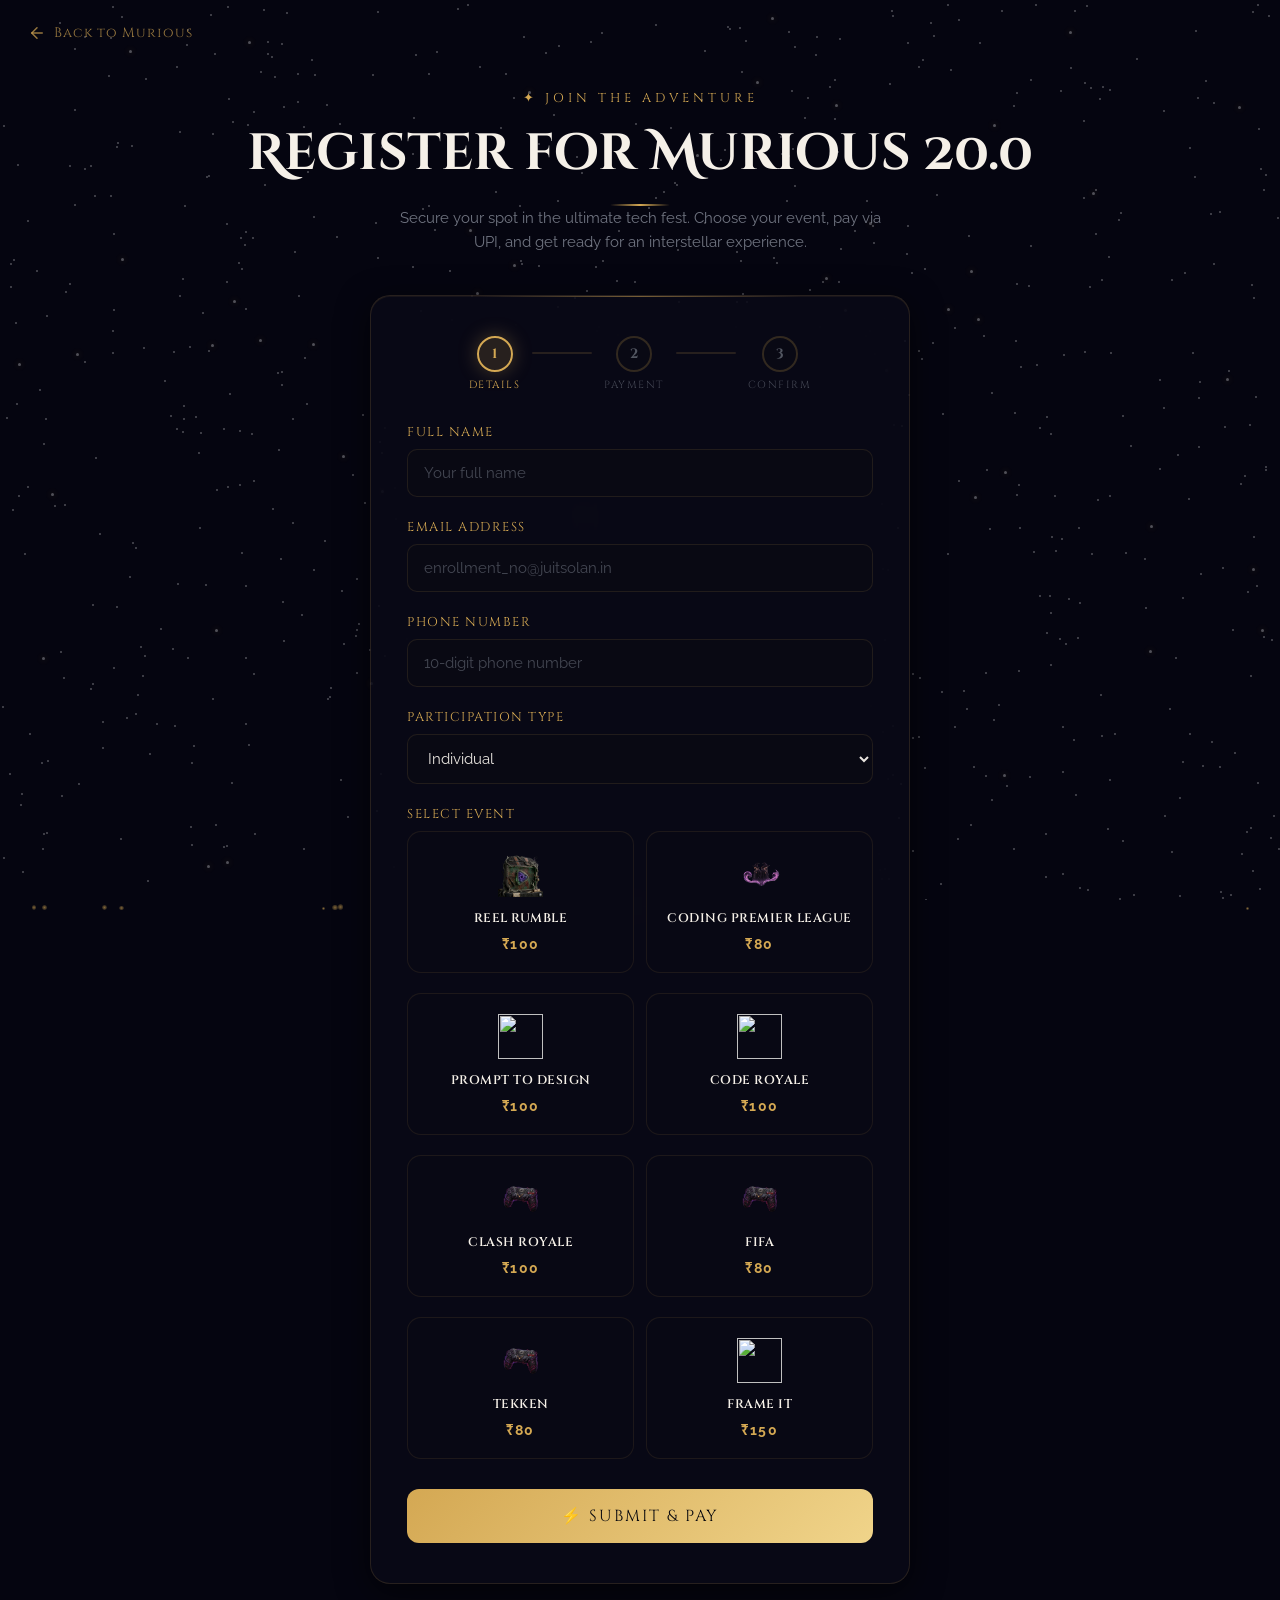
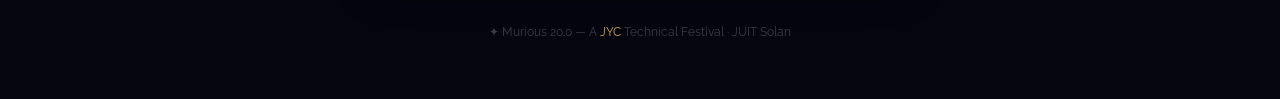
==== register.html @ 5ed0e2ba "..." ====
<!doctype html>
<html lang="en">

<head>
  <meta charset="UTF-8" />
  <meta name="viewport" content="width=device-width, initial-scale=1.0" />

  <title>Register — Murious 20.0 | JUIT Tech Fest</title>

  <meta name="description"
    content="Register for Murious 20.0 events — Coding Contest, Hackathon, Robotics Challenge & more. Secure your spot now!" />

  <link rel="preconnect" href="https://fonts.googleapis.com" />
  <link rel="preconnect" href="https://fonts.gstatic.com" crossorigin />

  <link
    href="https://fonts.googleapis.com/css2?family=Cinzel+Decorative:wght@400;700;900&family=Cinzel:wght@400;600;700&family=Raleway:wght@300;400;500;600;700&display=swap"
    rel="stylesheet" />

  <link rel="icon" type="image/svg+xml" href="assets/images/Murious Logo.svg" />

  <link rel="stylesheet" href="css/register.css" />
</head>

<body>
  <div class="starfield" id="starfield"></div>

  <div class="reg-page">
    <a href="index.html" class="back-link">
      <svg width="18" height="18" viewBox="0 0 24 24" fill="none" stroke="currentColor" stroke-width="2"
        stroke-linecap="round" stroke-linejoin="round">
        <path d="M19 12H5" />
        <path d="M12 19l-7-7 7-7" />
      </svg>
      Back to Murious
    </a>

    <header class="reg-header">
      <span class="section-tag">✦ Join the Adventure</span>

      <h1 class="page-title">Register for Murious 20.0</h1>

      <div class="title-ornament"></div>

      <p class="page-subtitle">
        Secure your spot in the ultimate tech fest. Choose your event, pay
        via UPI, and get ready for an interstellar experience.
      </p>
    </header>

    <!-- ═══ STEP 1: REGISTRATION FORM ═══ -->
    <div class="reg-card" id="regFormCard">
      <div class="reg-loading-overlay" id="regLoading">
        <div class="reg-spinner"></div>
        <span>Saving Registration...</span>
      </div>

      <!-- Step Indicators -->
      <div class="step-indicators">
        <div class="step-dot active" data-step="1">
          <span class="step-number">1</span>
          <span class="step-label">Details</span>
        </div>
        <div class="step-line"></div>
        <div class="step-dot" data-step="2">
          <span class="step-number">2</span>
          <span class="step-label">Payment</span>
        </div>
        <div class="step-line"></div>
        <div class="step-dot" data-step="3">
          <span class="step-number">3</span>
          <span class="step-label">Confirm</span>
        </div>
      </div>

      <form id="registerForm" novalidate>
        <div class="form-group">
          <label for="regName">Full Name</label>
          <input type="text" id="regName" placeholder="Your full name" required />
        </div>

        <div class="form-group">
          <label for="regEmail">Email Address</label>
          <input type="email" id="regEmail" placeholder="enrollment_no@juitsolan.in" required />
        </div>

        <div class="form-group">
          <label for="regPhone">Phone Number</label>
          <input type="tel" id="regPhone" placeholder="10-digit phone number" required />
        </div>


        <div class="form-group">
          <label for="participationType">Participation Type</label>
          <select id="participationType">
            <option value="single">Individual</option>
            <option value="team">Team / Squad</option>
          </select>
        </div>

        <div class="form-group" id="teamSizeGroup" style="display: none;">
          <label for="teamSize">Team Size</label>
          <select id="teamSize">
            <option value="">Select a team event below</option>
          </select>
        </div>

        <!-- TEAM MEMBERS -->

        <div id="teamSection" style="display: none">
          <div class="form-group">
            <label>Member 1 Name</label>
            <input type="text" id="member1Name" placeholder="Optional" />
          </div>

          <div class="form-group">
            <label>Member 1 Roll No</label>
            <input type="text" id="member1Roll" placeholder="Optional" />
          </div>

          <div class="form-group">
            <label>Member 1 Phone</label>
            <input type="tel" id="member1Phone" placeholder="Optional" pattern="[0-9]{10}" />
          </div>

          <div class="form-group">
            <label>Member 2 Name</label>
            <input type="text" id="member2Name" placeholder="Optional" />
          </div>

          <div class="form-group">
            <label>Member 2 Roll No</label>
            <input type="text" id="member2Roll" placeholder="Optional" />
          </div>

          <div class="form-group">
            <label>Member 2 Phone</label>
            <input type="tel" id="member2Phone" placeholder="Optional" pattern="[0-9]{10}" />
          </div>

          <div class="form-group">
            <label>Member 3 Name</label>
            <input type="text" id="member3Name" placeholder="Optional" />
          </div>

          <div class="form-group">
            <label>Member 3 Roll No</label>
            <input type="text" id="member3Roll" placeholder="Optional" />
          </div>

          <div class="form-group">
            <label>Member 3 Phone</label>
            <input type="tel" id="member3Phone" placeholder="Optional" pattern="[0-9]{10}" />
          </div>

          <div class="form-group">
            <label>Member 4 Name</label>
            <input type="text" id="member4Name" placeholder="Optional" />
          </div>

          <div class="form-group">
            <label>Member 4 Roll No</label>
            <input type="text" id="member4Roll" placeholder="Optional" />
          </div>

          <div class="form-group">
            <label>Member 4 Phone</label>
            <input type="tel" id="member4Phone" placeholder="Optional" pattern="[0-9]{10}" />
          </div>
        </div>

        <div class="form-group">
          <label>Select Event</label>

          <div class="event-grid" id="eventGrid">

            <!-- Individual Events -->
            <label class="event-card event-individual" data-event="REEL RUMBLE" data-fee="100">
              <input type="checkbox" name="events" value="REEL RUMBLE" data-fee="100" />
              <div class="event-card-inner">
                <span class="event-icon"><img src="images/reel.png" class="event-img" /></span>
                <span class="event-name">REEL RUMBLE</span>
                <span class="event-fee">₹100</span>
              </div>
              <div class="event-check">✓</div>
            </label>

            <label class="event-card event-individual" data-event="CODING PREMIER LEAGUE" data-fee="80">
              <input type="checkbox" name="events" value="CODING PREMIER LEAGUE" data-fee="80" />
              <div class="event-card-inner">
                <span class="event-icon"><img src="images/codeinblack.png" class="event-img" /></span>
                <span class="event-name">CODING PREMIER LEAGUE</span>
                <span class="event-fee">₹80</span>
              </div>
              <div class="event-check">✓</div>
            </label>

            <label class="event-card event-individual" data-event="PROMPT TO DESIGN" data-fee="100">
              <input type="checkbox" name="events" value="PROMPT TO DESIGN" data-fee="100" />
              <div class="event-card-inner">
                <span class="event-icon"><img src="images/cloud.png" class="event-img" /></span>
                <span class="event-name">PROMPT TO DESIGN</span>
                <span class="event-fee">₹100</span>
              </div>
              <div class="event-check">✓</div>
            </label>

            <label class="event-card event-individual" data-event="CODE ROYALE" data-fee="100">
              <input type="checkbox" name="events" value="CODE ROYALE" data-fee="100" />
              <div class="event-card-inner">
                <span class="event-icon"><img src="images/laptop.png" class="event-img" /></span>
                <span class="event-name">CODE ROYALE</span>
                <span class="event-fee">₹100</span>
              </div>
              <div class="event-check">✓</div>
            </label>

            <label class="event-card event-individual" data-event="CLASH ROYALE" data-fee="100">
              <input type="checkbox" name="events" value="CLASH ROYALE" data-fee="100" />
              <div class="event-card-inner">
                <span class="event-icon"><img src="images/console.png" class="event-img" /></span>
                <span class="event-name">CLASH ROYALE</span>
                <span class="event-fee">₹100</span>
              </div>
              <div class="event-check">✓</div>
            </label>

            <label class="event-card event-individual" data-event="FIFA" data-fee="80">
              <input type="checkbox" name="events" value="FIFA" data-fee="80" />
              <div class="event-card-inner">
                <span class="event-icon"><img src="images/console.png" class="event-img" /></span>
                <span class="event-name">FIFA</span>
                <span class="event-fee">₹80</span>
              </div>
              <div class="event-check">✓</div>
            </label>

            <label class="event-card event-individual" data-event="TEKKEN" data-fee="80">
              <input type="checkbox" name="events" value="TEKKEN" data-fee="80" />
              <div class="event-card-inner">
                <span class="event-icon"><img src="images/console.png" class="event-img" /></span>
                <span class="event-name">TEKKEN</span>
                <span class="event-fee">₹80</span>
              </div>
              <div class="event-check">✓</div>
            </label>

            <label class="event-card event-individual" data-event="FRAME IT" data-fee="150">
              <input type="checkbox" name="events" value="FRAME IT" data-fee="150" />
              <div class="event-card-inner">
                <span class="event-icon"><img src="images/camera.png" class="event-img" /></span>
                <span class="event-name">FRAME IT</span>
                <span class="event-fee">₹150</span>
              </div>
              <div class="event-check">✓</div>
            </label>

            <!-- Team Events -->
            <label class="event-card event-team" data-event="HACKATHON" data-fee="80" data-min="3" data-max="5"
              data-fee-type="per_head" style="grid-column: span 2; display: none;">
              <input type="checkbox" name="events" value="HACKATHON" data-fee="80" />
              <div class="event-card-inner">
                <span class="event-icon">
                  <img src="https://cdn-icons-png.flaticon.com/512/2721/2721266.png" class="event-img" />
                </span>
                <span class="event-name">HACKATHON</span>
                <span class="event-hint">(3 TO 5 PARTICIPANTS)</span>
                <span class="event-fee">₹80 / HEAD</span>
              </div>
              <div class="event-check">✓</div>
            </label>

            <label class="event-card event-team" data-event="THE TRIWIZARD CONTEST" data-fee="50" data-min="2"
              data-max="4" data-fee-type="per_head" style="display: none;">
              <input type="checkbox" name="events" value="THE TRIWIZARD CONTEST" data-fee="50" />
              <div class="event-card-inner">
                <span class="event-icon"><img src="images/TREASURE.png" class="event-img" /></span>
                <span class="event-name">THE TRIWIZARD CONTEST</span>
                <span class="event-hint">(2 TO 4 PARTICIPANTS)</span>
                <span class="event-fee">₹50 / HEAD</span>
              </div>
              <div class="event-check">✓</div>
            </label>

            <label class="event-card event-team" data-event="VALORANT" data-fee="250" data-min="5" data-max="5"
              data-fee-type="flat" style="display: none;">
              <input type="checkbox" name="events" value="VALORANT" data-fee="250" />
              <div class="event-card-inner">
                <span class="event-icon"><img src="images/console.png" class="event-img" /></span>
                <span class="event-name">VALORANT</span>
                <span class="event-hint">(TEAM OF 5 ONLY)</span>
                <span class="event-fee">₹250 / TEAM</span>
              </div>
              <div class="event-check">✓</div>
            </label>

            <label class="event-card event-team" data-event="BGMI" data-fee="50" data-min="3" data-max="4"
              data-fee-type="per_head" style="display: none;">
              <input type="checkbox" name="events" value="BGMI" data-fee="50" />
              <div class="event-card-inner">
                <span class="event-icon"><img src="images/console.png" class="event-img" /></span>
                <span class="event-name">BGMI</span>
                <span class="event-hint">(3 TO 4 PARTICIPANTS)</span>
                <span class="event-fee">₹50 / HEAD</span>
              </div>
              <div class="event-check">✓</div>
            </label>

            <label class="event-card event-team" data-event="TECH TRIVIA" data-fee="80" data-min="2" data-max="2"
              data-fee-type="flat" style="display: none;">
              <input type="checkbox" name="events" value="TECH TRIVIA" data-fee="80" />
              <div class="event-card-inner">
                <span class="event-icon"><img src="images/QUIZ.png" class="event-img" /></span>
                <span class="event-name">TECH TRIVIA</span>
                <span class="event-hint">(TEAM OF 2 ONLY)</span>
                <span class="event-fee">₹80 / TEAM</span>
              </div>
              <div class="event-check">✓</div>
            </label>

          </div>
        </div>

        <div class="fee-display" id="feeDisplay" style="display: none">
          <div class="fee-left">
            <span class="fee-label">Total Fee</span>
            <span class="fee-count" id="feeCount">0 events selected</span>
          </div>
          <span class="fee-amount" id="feeAmount">₹0</span>
        </div>

        <button type="submit" class="reg-submit" id="registerBtn">
          <span class="btn-text">⚡ Submit & Pay</span>
          <span class="btn-magic">✦ Proceed to Payment ✦</span>
        </button>
      </form>
    </div>

    <!-- ═══ STEP 2: QR PAYMENT SCREEN ═══ -->
    <div class="reg-card payment-card" id="paymentCard" style="display: none">
      <div class="reg-loading-overlay" id="paymentLoading">
        <div class="reg-spinner"></div>
        <span>Saving Registration...</span>
      </div>

      <div class="payment-header">
        <span class="payment-step-tag">Step 2 of 3</span>
        <h2 class="payment-title">Complete Payment via UPI</h2>
        <p class="payment-subtitle">Scan the QR code below to pay <strong id="paymentAmountDisplay">₹0</strong></p>
      </div>

      <div class="qr-container">
        <div class="qr-glow"></div>
        <img src="images/Screenshot 2026-03-10 214652.png" alt="UPI QR Code" class="qr-image" id="qrImage" />
      </div>

      <p class="upi-id-display">
        <span class="upi-label">UPI ID:</span>
        <span class="upi-value">vardaandwivedi8@oksbi</span>
        <button type="button" class="copy-upi-btn" id="copyUpiBtn" title="Copy UPI ID">
          <svg width="16" height="16" viewBox="0 0 24 24" fill="none" stroke="currentColor" stroke-width="2"
            stroke-linecap="round" stroke-linejoin="round">
            <rect x="9" y="9" width="13" height="13" rx="2" ry="2"></rect>
            <path d="M5 15H4a2 2 0 0 1-2-2V4a2 2 0 0 1 2-2h9a2 2 0 0 1 2 2v1"></path>
          </svg>
        </button>
      </p>

      <div class="payment-instructions">
        <div class="instruction-step">
          <span class="instruction-num">1</span>
          <span>Open any UPI app (GPay, PhonePe, Paytm, etc.)</span>
        </div>
        <div class="instruction-step">
          <span class="instruction-num">2</span>
          <span>Scan QR or use UPI ID to send payment</span>
        </div>
        <div class="instruction-step">
          <span class="instruction-num">3</span>
          <span>Enter your Transaction ID below after payment</span>
        </div>
      </div>

      <form id="transactionForm" novalidate>
        <div class="form-group">
          <label for="transactionId">Transaction / UTR ID</label>
          <input type="text" id="transactionId" placeholder="Enter your UPI transaction ID" required />
          <span class="field-hint">You can find this in your payment app under transaction details</span>
        </div>

        <button type="submit" class="reg-submit" id="confirmPaymentBtn">
          <span class="btn-text">✦ Confirm Payment</span>
          <span class="btn-magic">✦ Registration Complete! ✦</span>
        </button>
      </form>

      <button type="button" class="back-to-form-btn" id="backToFormBtn">
        ← Back to Registration Form
      </button>
    </div>

    <!-- ═══ STEP 3: SUCCESS SCREEN ═══ -->
    <div class="reg-card success-card" id="successCard" style="display: none">
      <div class="success-icon">✦</div>
      <h2 class="success-title">Registration Successful!</h2>
      <p class="success-message">Your registration has been recorded. We will verify your payment and send a
        confirmation to your email.</p>
      <div class="success-details" id="successDetails"></div>
      <button type="button" class="reg-submit" id="registerAnotherBtn">
        <span class="btn-text">⚡ Register for Another Event</span>
      </button>
    </div>

    <footer class="reg-footer">
      <p>
        ✦ Murious 20.0 — A
        <a href="https://jyc.co.in/" target="_blank">JYC</a>
        Technical Festival · JUIT Solan
      </p>
    </footer>
  </div>

  <script>
    // Removed restriction: allow multiple event selection
  </script>

  <script src="https://www.gstatic.com/firebasejs/10.12.0/firebase-app-compat.js"></script>
  <script src="https://www.gstatic.com/firebasejs/10.12.0/firebase-firestore-compat.js"></script>
  <script src="js/register.js"></script>
</body>

</html>
---- css/register.css ----
/* ═══════════════════════════════════════════════════════
   MURIOUS 20.0 — Registration Page Styles
   Standalone page with same cinematic theme
   ═══════════════════════════════════════════════════════ */

/* ── Stars background animation ── */
@keyframes twinkle {

    0%,
    100% {
        opacity: 0.3;
    }

    50% {
        opacity: 1;
    }
}

@keyframes floatUp {
    0% {
        transform: translateY(0) scale(1);
        opacity: 0.6;
    }

    100% {
        transform: translateY(-100vh) scale(0);
        opacity: 0;
    }
}

@keyframes feeSlideIn {
    0% {
        opacity: 0;
        transform: translateY(8px);
    }

    100% {
        opacity: 1;
        transform: translateY(0);
    }
}

@keyframes feeGlow {

    0%,
    100% {
        box-shadow: 0 0 15px rgba(212, 168, 83, 0.2);
    }

    50% {
        box-shadow: 0 0 30px rgba(212, 168, 83, 0.5), 0 0 60px rgba(212, 168, 83, 0.15);
    }
}

@keyframes spin {
    to {
        transform: rotate(360deg);
    }
}

@keyframes slideInRight {
    0% {
        transform: translateX(120%);
        opacity: 0;
    }

    100% {
        transform: translateX(0);
        opacity: 1;
    }
}

@keyframes slideOutRight {
    0% {
        transform: translateX(0);
        opacity: 1;
    }

    100% {
        transform: translateX(120%);
        opacity: 0;
    }
}

@keyframes heroGlow {

    0%,
    100% {
        text-shadow: 0 0 20px rgba(212, 168, 83, 0.3);
    }

    50% {
        text-shadow: 0 0 40px rgba(212, 168, 83, 0.6), 0 0 80px rgba(212, 168, 83, 0.2);
    }
}

@keyframes fadeInUp {
    0% {
        opacity: 0;
        transform: translateY(20px);
    }

    100% {
        opacity: 1;
        transform: translateY(0);
    }
}

@keyframes successPulse {

    0%,
    100% {
        transform: scale(1);
        box-shadow: 0 0 20px rgba(212, 168, 83, 0.3);
    }

    50% {
        transform: scale(1.05);
        box-shadow: 0 0 40px rgba(212, 168, 83, 0.6), 0 0 80px rgba(212, 168, 83, 0.2);
    }
}

@keyframes qrGlow {

    0%,
    100% {
        box-shadow: 0 0 20px rgba(212, 168, 83, 0.15),
            0 0 40px rgba(212, 168, 83, 0.05);
    }

    50% {
        box-shadow: 0 0 30px rgba(212, 168, 83, 0.3),
            0 0 60px rgba(212, 168, 83, 0.1),
            0 0 90px rgba(212, 168, 83, 0.05);
    }
}

/* ── Base ── */
* {
    margin: 0;
    padding: 0;
    box-sizing: border-box;
}

body {
    font-family: 'Raleway', sans-serif;
    background: #050510;
    color: #e8e4df;
    min-height: 100vh;
    overflow-x: hidden;
    position: relative;
}

/* ── Starfield Background ── */
.starfield {
    position: fixed;
    top: 0;
    left: 0;
    width: 100%;
    height: 100%;
    z-index: 0;
    pointer-events: none;
    overflow: hidden;
}

.star {
    position: absolute;
    width: 2px;
    height: 2px;
    background: #fff;
    border-radius: 50%;
    animation: twinkle var(--duration, 3s) ease-in-out infinite;
    animation-delay: var(--delay, 0s);
    opacity: 0.3;
}

.star.large {
    width: 3px;
    height: 3px;
    box-shadow: 0 0 6px 1px rgba(212, 168, 83, 0.4);
}

/* ── Floating particles ── */
.particle {
    position: fixed;
    width: 4px;
    height: 4px;
    background: radial-gradient(circle, rgba(212, 168, 83, 0.6), transparent);
    border-radius: 50%;
    animation: floatUp var(--speed, 12s) linear infinite;
    animation-delay: var(--delay, 0s);
    z-index: 0;
    pointer-events: none;
}

/* ── Page wrapper ── */
.reg-page {
    position: relative;
    z-index: 1;
    display: flex;
    flex-direction: column;
    align-items: center;
    min-height: 100vh;
    padding: 30px 20px 60px;
}

/* ── Back to Home link ── */
.back-link {
    position: absolute;
    top: 24px;
    left: 28px;
    display: flex;
    align-items: center;
    gap: 8px;
    font-family: 'Cinzel', serif;
    font-size: 0.85rem;
    color: rgba(212, 168, 83, 0.7);
    text-decoration: none;
    transition: all 0.3s;
    letter-spacing: 1px;
    z-index: 10;
}

.back-link:hover {
    color: #f0d48a;
    transform: translateX(-3px);
}

.back-link svg {
    transition: transform 0.3s;
}

.back-link:hover svg {
    transform: translateX(-4px);
}

/* ── Page Header ── */
.reg-header {
    text-align: center;
    margin-top: 60px;
    margin-bottom: 40px;
}

.reg-header .section-tag {
    font-family: 'Cinzel', serif;
    font-size: 0.8rem;
    letter-spacing: 4px;
    text-transform: uppercase;
    color: #d4a853;
    margin-bottom: 12px;
    display: block;
}

.reg-header .page-title {
    font-family: 'Cinzel Decorative', serif;
    font-size: clamp(2rem, 5vw, 3.2rem);
    color: #f5f0e8;
    font-weight: 700;
    margin-bottom: 8px;
    animation: heroGlow 4s ease-in-out infinite;
}

.reg-header .page-subtitle {
    font-size: 0.95rem;
    color: rgba(156, 163, 175, 0.7);
    max-width: 500px;
    margin: 0 auto;
    line-height: 1.6;
}

.title-ornament {
    width: 60px;
    height: 2px;
    background: linear-gradient(90deg, transparent, #d4a853, transparent);
    margin: 16px auto 0;
    border-radius: 2px;
}

/* ════════════════════════════════════════
   STEP INDICATORS
   ════════════════════════════════════════ */
.step-indicators {
    display: flex;
    align-items: center;
    justify-content: center;
    gap: 0;
    margin-bottom: 32px;
    padding: 0 20px;
}

.step-dot {
    display: flex;
    flex-direction: column;
    align-items: center;
    gap: 6px;
    position: relative;
}

.step-number {
    width: 36px;
    height: 36px;
    border-radius: 50%;
    background: rgba(10, 10, 20, 0.8);
    border: 2px solid rgba(212, 168, 83, 0.2);
    color: rgba(156, 163, 175, 0.5);
    font-family: 'Cinzel', serif;
    font-size: 0.85rem;
    font-weight: 700;
    display: flex;
    align-items: center;
    justify-content: center;
    transition: all 0.4s ease;
}

.step-label {
    font-family: 'Cinzel', serif;
    font-size: 0.65rem;
    letter-spacing: 1.5px;
    text-transform: uppercase;
    color: rgba(156, 163, 175, 0.4);
    transition: color 0.4s;
}

.step-dot.active .step-number {
    background: rgba(212, 168, 83, 0.15);
    border-color: #d4a853;
    color: #d4a853;
    box-shadow: 0 0 20px rgba(212, 168, 83, 0.3);
}

.step-dot.active .step-label {
    color: #d4a853;
}

.step-dot.completed .step-number {
    background: #d4a853;
    border-color: #d4a853;
    color: #0a0a0f;
}

.step-dot.completed .step-label {
    color: rgba(212, 168, 83, 0.7);
}

.step-line {
    width: 60px;
    height: 2px;
    background: rgba(212, 168, 83, 0.15);
    margin: 0 12px;
    margin-bottom: 22px;
    border-radius: 1px;
    position: relative;
}

/* ── Form Card ── */
.reg-card {
    width: 100%;
    max-width: 540px;
    background: rgba(12, 12, 25, 0.65);
    border: 1px solid rgba(212, 168, 83, 0.15);
    border-radius: 20px;
    padding: 40px 36px;
    backdrop-filter: blur(20px);
    -webkit-backdrop-filter: blur(20px);
    box-shadow:
        0 8px 32px rgba(0, 0, 0, 0.6),
        inset 0 1px 0 rgba(212, 168, 83, 0.08);
    position: relative;
    overflow: hidden;
    transition: border-color 0.4s, box-shadow 0.4s;
    animation: fadeInUp 0.6s ease forwards;
}

.reg-card:hover {
    border-color: rgba(212, 168, 83, 0.3);
    box-shadow:
        0 12px 48px rgba(0, 0, 0, 0.7),
        0 0 30px rgba(212, 168, 83, 0.06),
        inset 0 1px 0 rgba(212, 168, 83, 0.12);
}

/* Card glow accent line */
.reg-card::before {
    content: '';
    position: absolute;
    top: 0;
    left: 50%;
    transform: translateX(-50%);
    width: 60%;
    height: 1px;
    background: linear-gradient(90deg, transparent, rgba(212, 168, 83, 0.5), transparent);
}

/* ── Form Groups ── */
.form-group {
    margin-bottom: 22px;
}

.form-group label {
    display: block;
    font-family: 'Cinzel', serif;
    font-size: 0.8rem;
    letter-spacing: 1.5px;
    text-transform: uppercase;
    color: #d4a853;
    margin-bottom: 8px;
}

.form-group input,
.form-group select {
    width: 100%;
    padding: 14px 16px;
    background: rgba(10, 10, 20, 0.7);
    border: 1px solid rgba(212, 168, 83, 0.12);
    border-radius: 10px;
    color: #e8e4df;
    font-family: 'Raleway', sans-serif;
    font-size: 0.95rem;
    transition: all 0.3s;
    outline: none;
}

.form-group input::placeholder {
    color: rgba(156, 163, 175, 0.4);
}

.form-group input:focus,
.form-group select:focus {
    border-color: rgba(212, 168, 83, 0.5);
    box-shadow: 0 0 16px rgba(212, 168, 83, 0.1);
    background: rgba(10, 10, 20, 0.9);
}

.form-group input.invalid {
    border-color: rgba(239, 68, 68, 0.6);
    box-shadow: 0 0 12px rgba(239, 68, 68, 0.1);
}

.field-hint {
    display: block;
    font-size: 0.72rem;
    color: rgba(156, 163, 175, 0.45);
    margin-top: 6px;
    letter-spacing: 0.3px;
    line-height: 1.4;
}

/* ── Label hint ── */
.label-hint {
    font-family: 'Raleway', sans-serif;
    font-size: 0.7rem;
    font-weight: 400;
    letter-spacing: 0.5px;
    text-transform: none;
    color: rgba(156, 163, 175, 0.5);
}

/* ══════════════════════════════════════════
   EVENT CHECKBOX CARDS GRID
   ══════════════════════════════════════════ */
.event-grid {
    display: grid;
    grid-template-columns: 1fr 1fr;
    gap: 12px;
}

.event-card {
    position: relative;
    cursor: pointer;
    display: block;
    text-transform: none;
    letter-spacing: 0;
    margin: 0;
}

.event-card input[type="checkbox"] {
    position: absolute;
    opacity: 0;
    width: 0;
    height: 0;
    pointer-events: none;
}

.event-card-inner {
    display: flex;
    flex-direction: column;
    align-items: center;
    gap: 8px;
    padding: 20px 12px;
    background: rgba(10, 10, 20, 0.6);
    border: 1px solid rgba(212, 168, 83, 0.1);
    border-radius: 14px;
    transition: all 0.3s cubic-bezier(0.25, 0.46, 0.45, 0.94);
    text-align: center;
}

.event-card:hover .event-card-inner {
    border-color: rgba(212, 168, 83, 0.3);
    background: rgba(10, 10, 20, 0.8);
    transform: translateY(-2px);
}

.event-card input:checked~.event-card-inner {
    border-color: rgba(212, 168, 83, 0.6);
    background: rgba(212, 168, 83, 0.08);
    box-shadow: 0 0 20px rgba(212, 168, 83, 0.12), inset 0 0 20px rgba(212, 168, 83, 0.04);
}

.event-icon img {
    width: 45px;
    height: 45px;
    object-fit: contain;
}


.event-name {
    font-family: 'Cinzel', serif;
    font-size: 0.78rem;
    font-weight: 600;
    color: #f5f0e8;
    letter-spacing: 0.5px;
}

.event-fee {
    font-family: 'Raleway', sans-serif;
    font-size: 0.9rem;
    font-weight: 700;
    color: #d4a853;
}

/* Checkmark badge */
.event-check {
    position: absolute;
    top: 8px;
    right: 8px;
    width: 22px;
    height: 22px;
    border-radius: 50%;
    background: #d4a853;
    color: #0a0a0f;
    font-size: 0.75rem;
    font-weight: 700;
    display: flex;
    align-items: center;
    justify-content: center;
    opacity: 0;
    transform: scale(0.5);
    transition: all 0.25s cubic-bezier(0.34, 1.56, 0.64, 1);
}

.event-card input:checked~.event-check {
    opacity: 1;
    transform: scale(1);
}

.event-hint {
    font-size: 0.65rem;
    color: rgba(156, 163, 175, 0.6);
    letter-spacing: 0.5px;
    margin-top: -4px;
    margin-bottom: 2px;
}

.team-size-container {
    margin-top: 8px;
    padding: 10px 12px;
    background: rgba(10, 10, 20, 0.4);
    border: 1px solid rgba(212, 168, 83, 0.2);
    border-radius: 10px;
    animation: fadeIn 0.3s ease;
}

@keyframes fadeIn {
    from { opacity: 0; transform: translateY(-4px); }
    to { opacity: 1; transform: translateY(0); }
}

.team-size-container label {
    display: block;
    font-family: 'Cinzel', serif;
    font-size: 0.7rem;
    color: rgba(212, 168, 83, 0.8);
    margin-bottom: 6px;
    letter-spacing: 1px;
}

.team-size-select {
    width: 100%;
    padding: 6px 10px;
    background: rgba(10, 10, 20, 0.8);
    border: 1px solid rgba(212, 168, 83, 0.3);
    border-radius: 6px;
    color: #e8e4df;
    font-family: 'Raleway', sans-serif;
    font-size: 0.85rem;
    outline: none;
    transition: all 0.3s;
}

.team-size-select:focus {
    border-color: #d4a853;
    box-shadow: 0 0 10px rgba(212, 168, 83, 0.2);
}

/* Error state for event grid */
.event-grid.invalid .event-card-inner {
    border-color: rgba(239, 68, 68, 0.4);
}

/* ── Fee Display (Total) ── */
.fee-display {
    display: flex;
    align-items: center;
    justify-content: space-between;
    padding: 16px 20px;
    background: rgba(212, 168, 83, 0.06);
    border: 1px solid rgba(212, 168, 83, 0.2);
    border-radius: 12px;
    margin-bottom: 24px;
    animation: feeGlow 3s ease-in-out infinite;
}

.fee-left {
    display: flex;
    flex-direction: column;
    gap: 2px;
}

.fee-label {
    font-family: 'Cinzel', serif;
    font-size: 0.85rem;
    letter-spacing: 1px;
    color: rgba(212, 168, 83, 0.8);
}

.fee-count {
    font-family: 'Raleway', sans-serif;
    font-size: 0.72rem;
    color: rgba(156, 163, 175, 0.5);
    letter-spacing: 0.5px;
}

.fee-amount {
    font-family: 'Cinzel Decorative', serif;
    font-size: 1.6rem;
    font-weight: 700;
    color: #f0d48a;
    text-shadow: 0 0 20px rgba(212, 168, 83, 0.3);
    transition: all 0.3s;
}

/* ── Submit Button ── */
.reg-submit {
    width: 100%;
    padding: 16px 32px;
    font-family: 'Cinzel', serif;
    font-size: 1rem;
    letter-spacing: 2px;
    text-transform: uppercase;
    color: #0a0a0f;
    background: linear-gradient(135deg, #d4a853, #f0d48a, #d4a853);
    background-size: 200% 200%;
    border: none;
    border-radius: 12px;
    cursor: pointer;
    position: relative;
    overflow: hidden;
    transition: all 0.4s;
}

.reg-submit:hover {
    background-position: 100% 50%;
    box-shadow: 0 4px 24px rgba(212, 168, 83, 0.4);
    transform: translateY(-2px);
}

.reg-submit:active {
    transform: translateY(0);
}

.reg-submit .btn-text {
    position: relative;
    z-index: 1;
    transition: opacity 0.3s;
}

.reg-submit .btn-magic {
    position: absolute;
    top: 50%;
    left: 50%;
    transform: translate(-50%, -50%);
    opacity: 0;
    transition: opacity 0.3s;
    white-space: nowrap;
}

.reg-submit.submitted .btn-text {
    opacity: 0;
}

.reg-submit.submitted .btn-magic {
    opacity: 1;
}

/* ── Loading Overlay ── */
.reg-loading-overlay {
    position: absolute;
    top: 0;
    left: 0;
    right: 0;
    bottom: 0;
    background: rgba(5, 5, 16, 0.85);
    backdrop-filter: blur(5px);
    display: flex;
    flex-direction: column;
    align-items: center;
    justify-content: center;
    gap: 16px;
    border-radius: 20px;
    z-index: 50;
    opacity: 0;
    pointer-events: none;
    transition: opacity 0.3s;
}

.reg-loading-overlay.active {
    opacity: 1;
    pointer-events: all;
}

.reg-spinner {
    width: 40px;
    height: 40px;
    border: 3px solid rgba(212, 168, 83, 0.15);
    border-top-color: #d4a853;
    border-radius: 50%;
    animation: spin 0.8s linear infinite;
}

.reg-loading-overlay span {
    font-family: 'Cinzel', serif;
    font-size: 0.85rem;
    color: #d4a853;
    letter-spacing: 2px;
}

/* ══════════════════════════════════════════
   TOAST MESSAGES
   ══════════════════════════════════════════ */
.reg-message {
    position: fixed;
    top: 28px;
    right: 28px;
    display: flex;
    align-items: center;
    gap: 14px;
    padding: 18px 24px;
    border-radius: 14px;
    backdrop-filter: blur(20px);
    z-index: 100;
    transform: translateX(120%);
    transition: transform 0.4s cubic-bezier(0.34, 1.56, 0.64, 1);
    max-width: 400px;
}

.reg-message.active {
    transform: translateX(0);
}

.reg-message--success {
    background: rgba(16, 185, 129, 0.15);
    border: 1px solid rgba(16, 185, 129, 0.3);
}

.reg-message--error {
    background: rgba(239, 68, 68, 0.15);
    border: 1px solid rgba(239, 68, 68, 0.3);
}

.reg-msg-icon {
    font-size: 1.5rem;
    flex-shrink: 0;
}

.reg-message--success .reg-msg-icon {
    color: #10b981;
}

.reg-message--error .reg-msg-icon {
    color: #ef4444;
}

.reg-message strong {
    display: block;
    font-size: 0.95rem;
    margin-bottom: 3px;
    color: #f5f0e8;
}

.reg-message p {
    font-size: 0.82rem;
    color: rgba(156, 163, 175, 0.8);
    line-height: 1.4;
    margin: 0;
}

/* ══════════════════════════════════════════
   QR PAYMENT CARD (Step 2)
   ══════════════════════════════════════════ */
.payment-card {
    max-width: 540px;
}

.payment-header {
    text-align: center;
    margin-bottom: 28px;
}

.payment-step-tag {
    font-family: 'Cinzel', serif;
    font-size: 0.7rem;
    letter-spacing: 3px;
    text-transform: uppercase;
    color: rgba(212, 168, 83, 0.6);
    display: block;
    margin-bottom: 10px;
}

.payment-title {
    font-family: 'Cinzel Decorative', serif;
    font-size: clamp(1.4rem, 4vw, 1.8rem);
    color: #f5f0e8;
    font-weight: 700;
    margin-bottom: 8px;
}

.payment-subtitle {
    font-size: 0.9rem;
    color: rgba(156, 163, 175, 0.7);
    line-height: 1.5;
}

.payment-subtitle strong {
    color: #f0d48a;
    font-family: 'Cinzel Decorative', serif;
    font-size: 1.1rem;
}

/* ── QR Code Container ── */
.qr-container {
    position: relative;
    display: flex;
    justify-content: center;
    align-items: center;
    margin: 0 auto 20px;
    padding: 16px;
    max-width: 280px;
    border-radius: 20px;
    background: rgba(255, 255, 255, 0.03);
    border: 1px solid rgba(212, 168, 83, 0.15);
    animation: qrGlow 4s ease-in-out infinite;
}

.qr-glow {
    position: absolute;
    top: 50%;
    left: 50%;
    transform: translate(-50%, -50%);
    width: 200px;
    height: 200px;
    background: radial-gradient(circle, rgba(212, 168, 83, 0.08), transparent 70%);
    border-radius: 50%;
    pointer-events: none;
}

.qr-image {
    width: 100%;
    max-width: 240px;
    border-radius: 12px;
    position: relative;
    z-index: 1;
}

/* ── UPI ID Display ── */
.upi-id-display {
    display: flex;
    align-items: center;
    justify-content: center;
    gap: 10px;
    padding: 12px 20px;
    background: rgba(212, 168, 83, 0.06);
    border: 1px solid rgba(212, 168, 83, 0.15);
    border-radius: 10px;
    margin-bottom: 24px;
    flex-wrap: wrap;
}

.upi-label {
    font-family: 'Cinzel', serif;
    font-size: 0.75rem;
    letter-spacing: 1px;
    color: rgba(212, 168, 83, 0.6);
    text-transform: uppercase;
}

.upi-value {
    font-family: 'Raleway', sans-serif;
    font-size: 0.95rem;
    font-weight: 600;
    color: #f0d48a;
    letter-spacing: 0.5px;
}

.copy-upi-btn {
    background: rgba(212, 168, 83, 0.12);
    border: 1px solid rgba(212, 168, 83, 0.2);
    border-radius: 6px;
    padding: 6px 8px;
    cursor: pointer;
    color: #d4a853;
    transition: all 0.3s;
    display: flex;
    align-items: center;
    justify-content: center;
}

.copy-upi-btn:hover {
    background: rgba(212, 168, 83, 0.2);
    border-color: rgba(212, 168, 83, 0.4);
    transform: translateY(-1px);
}

/* ── Payment Instructions ── */
.payment-instructions {
    display: flex;
    flex-direction: column;
    gap: 12px;
    margin-bottom: 28px;
}

.instruction-step {
    display: flex;
    align-items: center;
    gap: 12px;
    padding: 12px 16px;
    background: rgba(10, 10, 20, 0.5);
    border: 1px solid rgba(212, 168, 83, 0.06);
    border-radius: 10px;
    transition: all 0.3s;
}

.instruction-step:hover {
    background: rgba(10, 10, 20, 0.7);
    border-color: rgba(212, 168, 83, 0.15);
}

.instruction-num {
    width: 28px;
    height: 28px;
    min-width: 28px;
    border-radius: 50%;
    background: rgba(212, 168, 83, 0.12);
    border: 1px solid rgba(212, 168, 83, 0.25);
    color: #d4a853;
    font-family: 'Cinzel', serif;
    font-size: 0.75rem;
    font-weight: 700;
    display: flex;
    align-items: center;
    justify-content: center;
}

.instruction-step span:last-child {
    font-size: 0.85rem;
    color: rgba(156, 163, 175, 0.75);
    line-height: 1.4;
}

/* ── Back to Form Button ── */
.back-to-form-btn {
    width: 100%;
    margin-top: 16px;
    padding: 12px 24px;
    font-family: 'Cinzel', serif;
    font-size: 0.8rem;
    letter-spacing: 1.5px;
    color: rgba(212, 168, 83, 0.6);
    background: transparent;
    border: 1px solid rgba(212, 168, 83, 0.15);
    border-radius: 10px;
    cursor: pointer;
    transition: all 0.3s;
}

.back-to-form-btn:hover {
    color: #d4a853;
    border-color: rgba(212, 168, 83, 0.4);
    background: rgba(212, 168, 83, 0.05);
}

/* ══════════════════════════════════════════
   SUCCESS CARD (Step 3)
   ══════════════════════════════════════════ */
.success-card {
    text-align: center;
    max-width: 540px;
}

.success-icon {
    width: 80px;
    height: 80px;
    margin: 0 auto 24px;
    border-radius: 50%;
    background: linear-gradient(135deg, rgba(212, 168, 83, 0.15), rgba(212, 168, 83, 0.05));
    border: 2px solid rgba(212, 168, 83, 0.4);
    display: flex;
    align-items: center;
    justify-content: center;
    font-size: 2rem;
    color: #d4a853;
    animation: successPulse 3s ease-in-out infinite;
}

.success-title {
    font-family: 'Cinzel Decorative', serif;
    font-size: clamp(1.5rem, 4vw, 2rem);
    color: #f5f0e8;
    font-weight: 700;
    margin-bottom: 12px;
}

.success-message {
    font-size: 0.9rem;
    color: rgba(156, 163, 175, 0.7);
    line-height: 1.6;
    margin-bottom: 28px;
    max-width: 400px;
    margin-left: auto;
    margin-right: auto;
}

.success-details {
    margin-bottom: 28px;
    text-align: left;
}

.detail-row {
    display: flex;
    justify-content: space-between;
    align-items: center;
    padding: 12px 16px;
    border-bottom: 1px solid rgba(212, 168, 83, 0.08);
}

.detail-row:last-child {
    border-bottom: none;
}

.detail-label {
    font-family: 'Cinzel', serif;
    font-size: 0.75rem;
    letter-spacing: 1px;
    text-transform: uppercase;
    color: rgba(212, 168, 83, 0.6);
}

.detail-value {
    font-family: 'Raleway', sans-serif;
    font-size: 0.9rem;
    color: #f5f0e8;
    font-weight: 500;
    text-align: right;
    max-width: 60%;
    word-break: break-word;
}

/* ── Footer ── */
.reg-footer {
    margin-top: auto;
    padding-top: 40px;
    text-align: center;
    font-size: 0.78rem;
    color: rgba(156, 163, 175, 0.35);
}

.reg-footer a {
    color: #d4a853;
    text-decoration: none;
    transition: color 0.3s;
}

.reg-footer a:hover {
    color: #f0d48a;
}

/* ── Responsive ── */
@media (max-width: 600px) {
    .reg-page {
        padding: 20px 14px 40px;
    }

    .reg-header {
        margin-top: 50px;
    }

    .back-link {
        top: 16px;
        left: 16px;
        font-size: 0.78rem;
    }

    .reg-card {
        padding: 28px 20px;
        border-radius: 16px;
    }

    .fee-display {
        flex-direction: column;
        gap: 6px;
        text-align: center;
    }

    .event-grid {
        grid-template-columns: 1fr;
    }

    .reg-message {
        top: auto;
        bottom: 20px;
        right: 12px;
        left: 12px;
        max-width: none;
    }

    .step-indicators {
        gap: 0;
    }

    .step-line {
        width: 30px;
        margin: 0 6px;
    }

    .step-label {
        font-size: 0.55rem;
    }

    .step-number {
        width: 30px;
        height: 30px;
        font-size: 0.75rem;
    }

    .qr-container {
        max-width: 220px;
    }

    .upi-id-display {
        gap: 6px;
        padding: 10px 14px;
    }

    .detail-row {
        flex-direction: column;
        gap: 4px;
        align-items: flex-start;
    }

    .detail-value {
        text-align: left;
        max-width: 100%;
    }
}

.invalid {
    border: 2px solid red;
}
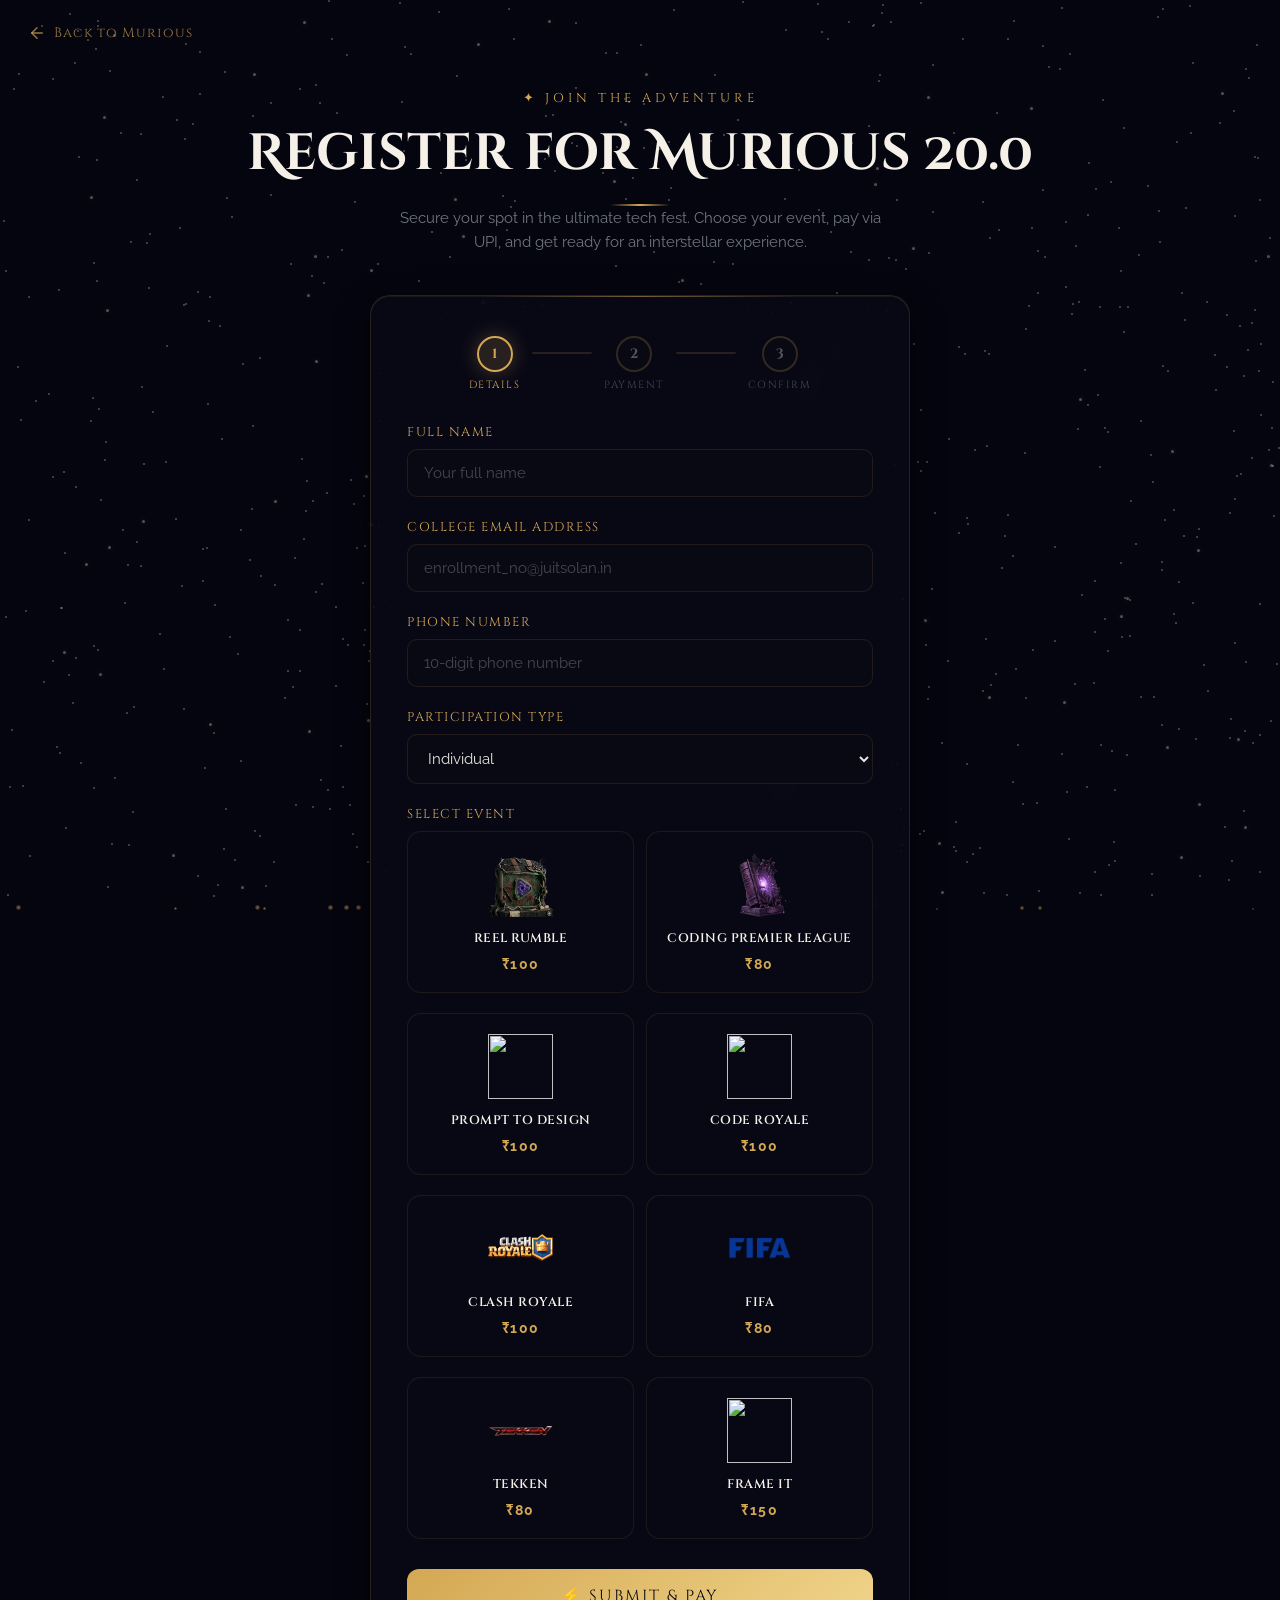
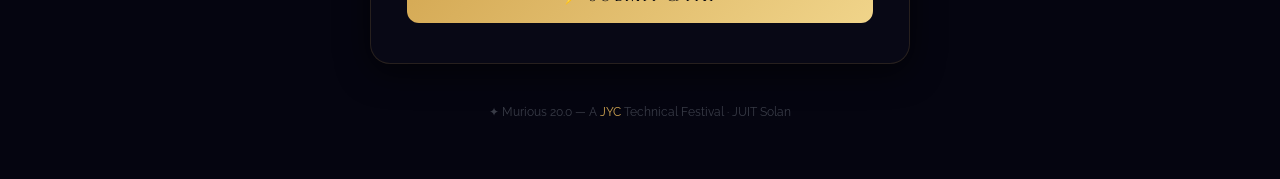
==== commit a6f9f83e: "added images for esports events" ====
--- a/register.html
+++ b/register.html
@@ -80,7 +80,7 @@
         </div>
 
         <div class="form-group">
-          <label for="regEmail">Email Address</label>
+          <label for="regEmail">College Email Address</label>
           <input type="email" id="regEmail" placeholder="enrollment_no@juitsolan.in" required />
         </div>
 
@@ -188,7 +188,7 @@
             <label class="event-card event-individual" data-event="CODING PREMIER LEAGUE" data-fee="80">
               <input type="checkbox" name="events" value="CODING PREMIER LEAGUE" data-fee="80" />
               <div class="event-card-inner">
-                <span class="event-icon"><img src="images/codeinblack.png" class="event-img" /></span>
+                <span class="event-icon"><img src="images/cplcodef.webp" class="event-img" /></span>
                 <span class="event-name">CODING PREMIER LEAGUE</span>
                 <span class="event-fee">₹80</span>
               </div>
@@ -218,7 +218,7 @@
             <label class="event-card event-individual" data-event="CLASH ROYALE" data-fee="100">
               <input type="checkbox" name="events" value="CLASH ROYALE" data-fee="100" />
               <div class="event-card-inner">
-                <span class="event-icon"><img src="images/console.png" class="event-img" /></span>
+                <span class="event-icon"><img src="assets/images/clashroyal.webp" class="event-img" /></span>
                 <span class="event-name">CLASH ROYALE</span>
                 <span class="event-fee">₹100</span>
               </div>
@@ -228,7 +228,7 @@
             <label class="event-card event-individual" data-event="FIFA" data-fee="80">
               <input type="checkbox" name="events" value="FIFA" data-fee="80" />
               <div class="event-card-inner">
-                <span class="event-icon"><img src="images/console.png" class="event-img" /></span>
+                <span class="event-icon"><img src="assets/images/fifa.webp" class="event-img" /></span>
                 <span class="event-name">FIFA</span>
                 <span class="event-fee">₹80</span>
               </div>
@@ -238,7 +238,7 @@
             <label class="event-card event-individual" data-event="TEKKEN" data-fee="80">
               <input type="checkbox" name="events" value="TEKKEN" data-fee="80" />
               <div class="event-card-inner">
-                <span class="event-icon"><img src="images/console.png" class="event-img" /></span>
+                <span class="event-icon"><img src="assets/images/tekken.webp" class="event-img" /></span>
                 <span class="event-name">TEKKEN</span>
                 <span class="event-fee">₹80</span>
               </div>
@@ -256,16 +256,16 @@
             </label>
 
             <!-- Team Events -->
-            <label class="event-card event-team" data-event="HACKATHON" data-fee="80" data-min="3" data-max="5"
+            <label class="event-card event-team" data-event="HACKATHON" data-fee="100" data-min="3" data-max="5"
               data-fee-type="per_head" style="grid-column: span 2; display: none;">
-              <input type="checkbox" name="events" value="HACKATHON" data-fee="80" />
+              <input type="checkbox" name="events" value="HACKATHON" data-fee="100" />
               <div class="event-card-inner">
                 <span class="event-icon">
-                  <img src="https://cdn-icons-png.flaticon.com/512/2721/2721266.png" class="event-img" />
+                  <img src="images/hack.webp" class="event-img" />
                 </span>
                 <span class="event-name">HACKATHON</span>
                 <span class="event-hint">(3 TO 5 PARTICIPANTS)</span>
-                <span class="event-fee">₹80 / HEAD</span>
+                <span class="event-fee">₹100 / HEAD</span>
               </div>
               <div class="event-check">✓</div>
             </label>
@@ -275,7 +275,7 @@
               <input type="checkbox" name="events" value="THE TRIWIZARD CONTEST" data-fee="50" />
               <div class="event-card-inner">
                 <span class="event-icon"><img src="images/TREASURE.png" class="event-img" /></span>
-                <span class="event-name">THE TRIWIZARD CONTEST</span>
+                <span class="event-name">THE TRIWIZARD QUEST</span>
                 <span class="event-hint">(2 TO 4 PARTICIPANTS)</span>
                 <span class="event-fee">₹50 / HEAD</span>
               </div>
@@ -286,7 +286,7 @@
               data-fee-type="flat" style="display: none;">
               <input type="checkbox" name="events" value="VALORANT" data-fee="250" />
               <div class="event-card-inner">
-                <span class="event-icon"><img src="images/console.png" class="event-img" /></span>
+                <span class="event-icon"><img src="assets/images/valorant.webp" class="event-img" /></span>
                 <span class="event-name">VALORANT</span>
                 <span class="event-hint">(TEAM OF 5 ONLY)</span>
                 <span class="event-fee">₹250 / TEAM</span>
@@ -298,7 +298,7 @@
               data-fee-type="per_head" style="display: none;">
               <input type="checkbox" name="events" value="BGMI" data-fee="50" />
               <div class="event-card-inner">
-                <span class="event-icon"><img src="images/console.png" class="event-img" /></span>
+                <span class="event-icon"><img src="assets/images/bgmi.webp" class="event-img" /></span>
                 <span class="event-name">BGMI</span>
                 <span class="event-hint">(3 TO 4 PARTICIPANTS)</span>
                 <span class="event-fee">₹50 / HEAD</span>
@@ -306,14 +306,14 @@
               <div class="event-check">✓</div>
             </label>
 
-            <label class="event-card event-team" data-event="TECH TRIVIA" data-fee="80" data-min="2" data-max="2"
+            <label class="event-card event-team" data-event="TECH TRIVIA" data-fee="100" data-min="2" data-max="2"
               data-fee-type="flat" style="display: none;">
-              <input type="checkbox" name="events" value="TECH TRIVIA" data-fee="80" />
+              <input type="checkbox" name="events" value="TECH TRIVIA" data-fee="100" />
               <div class="event-card-inner">
                 <span class="event-icon"><img src="images/QUIZ.png" class="event-img" /></span>
                 <span class="event-name">TECH TRIVIA</span>
                 <span class="event-hint">(TEAM OF 2 ONLY)</span>
-                <span class="event-fee">₹80 / TEAM</span>
+                <span class="event-fee">₹100 / TEAM</span>
               </div>
               <div class="event-check">✓</div>
             </label>
--- a/css/register.css
+++ b/css/register.css
@@ -507,8 +507,8 @@
 }
 
 .event-icon img {
-    width: 45px;
-    height: 45px;
+    width: 65px;
+    height: 65px;
     object-fit: contain;
 }
 
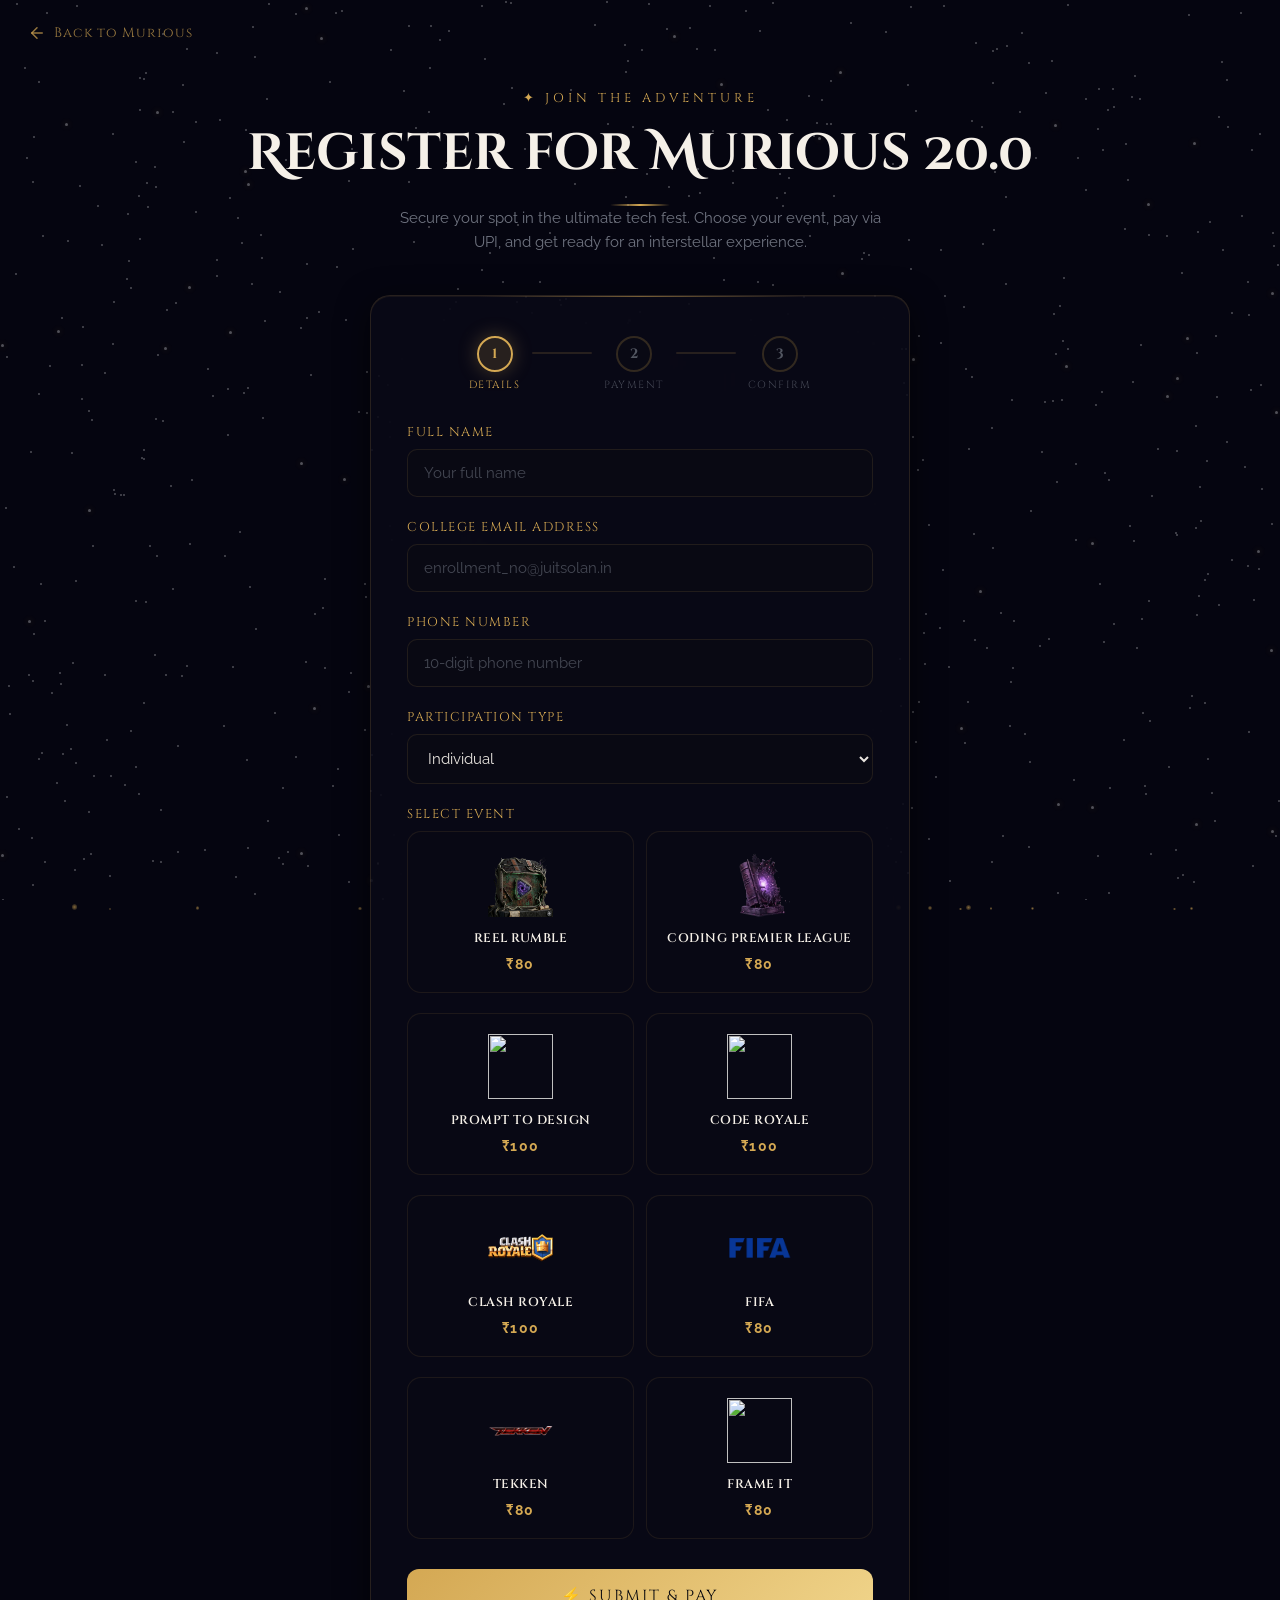
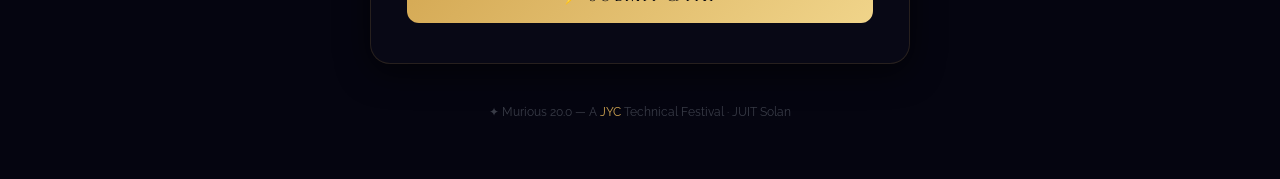
==== commit 71355743: "price update" ====
--- a/register.html
+++ b/register.html
@@ -175,12 +175,12 @@
           <div class="event-grid" id="eventGrid">
 
             <!-- Individual Events -->
-            <label class="event-card event-individual" data-event="REEL RUMBLE" data-fee="100">
-              <input type="checkbox" name="events" value="REEL RUMBLE" data-fee="100" />
+            <label class="event-card event-individual" data-event="REEL RUMBLE" data-fee="80">
+              <input type="checkbox" name="events" value="REEL RUMBLE" data-fee="80" />
               <div class="event-card-inner">
                 <span class="event-icon"><img src="images/reel.png" class="event-img" /></span>
                 <span class="event-name">REEL RUMBLE</span>
-                <span class="event-fee">₹100</span>
+                <span class="event-fee">₹80</span>
               </div>
               <div class="event-check">✓</div>
             </label>
@@ -245,12 +245,12 @@
               <div class="event-check">✓</div>
             </label>
 
-            <label class="event-card event-individual" data-event="FRAME IT" data-fee="150">
-              <input type="checkbox" name="events" value="FRAME IT" data-fee="150" />
+            <label class="event-card event-individual" data-event="FRAME IT" data-fee="80">
+              <input type="checkbox" name="events" value="FRAME IT" data-fee="80" />
               <div class="event-card-inner">
                 <span class="event-icon"><img src="images/camera.png" class="event-img" /></span>
                 <span class="event-name">FRAME IT</span>
-                <span class="event-fee">₹150</span>
+                <span class="event-fee">₹80</span>
               </div>
               <div class="event-check">✓</div>
             </label>
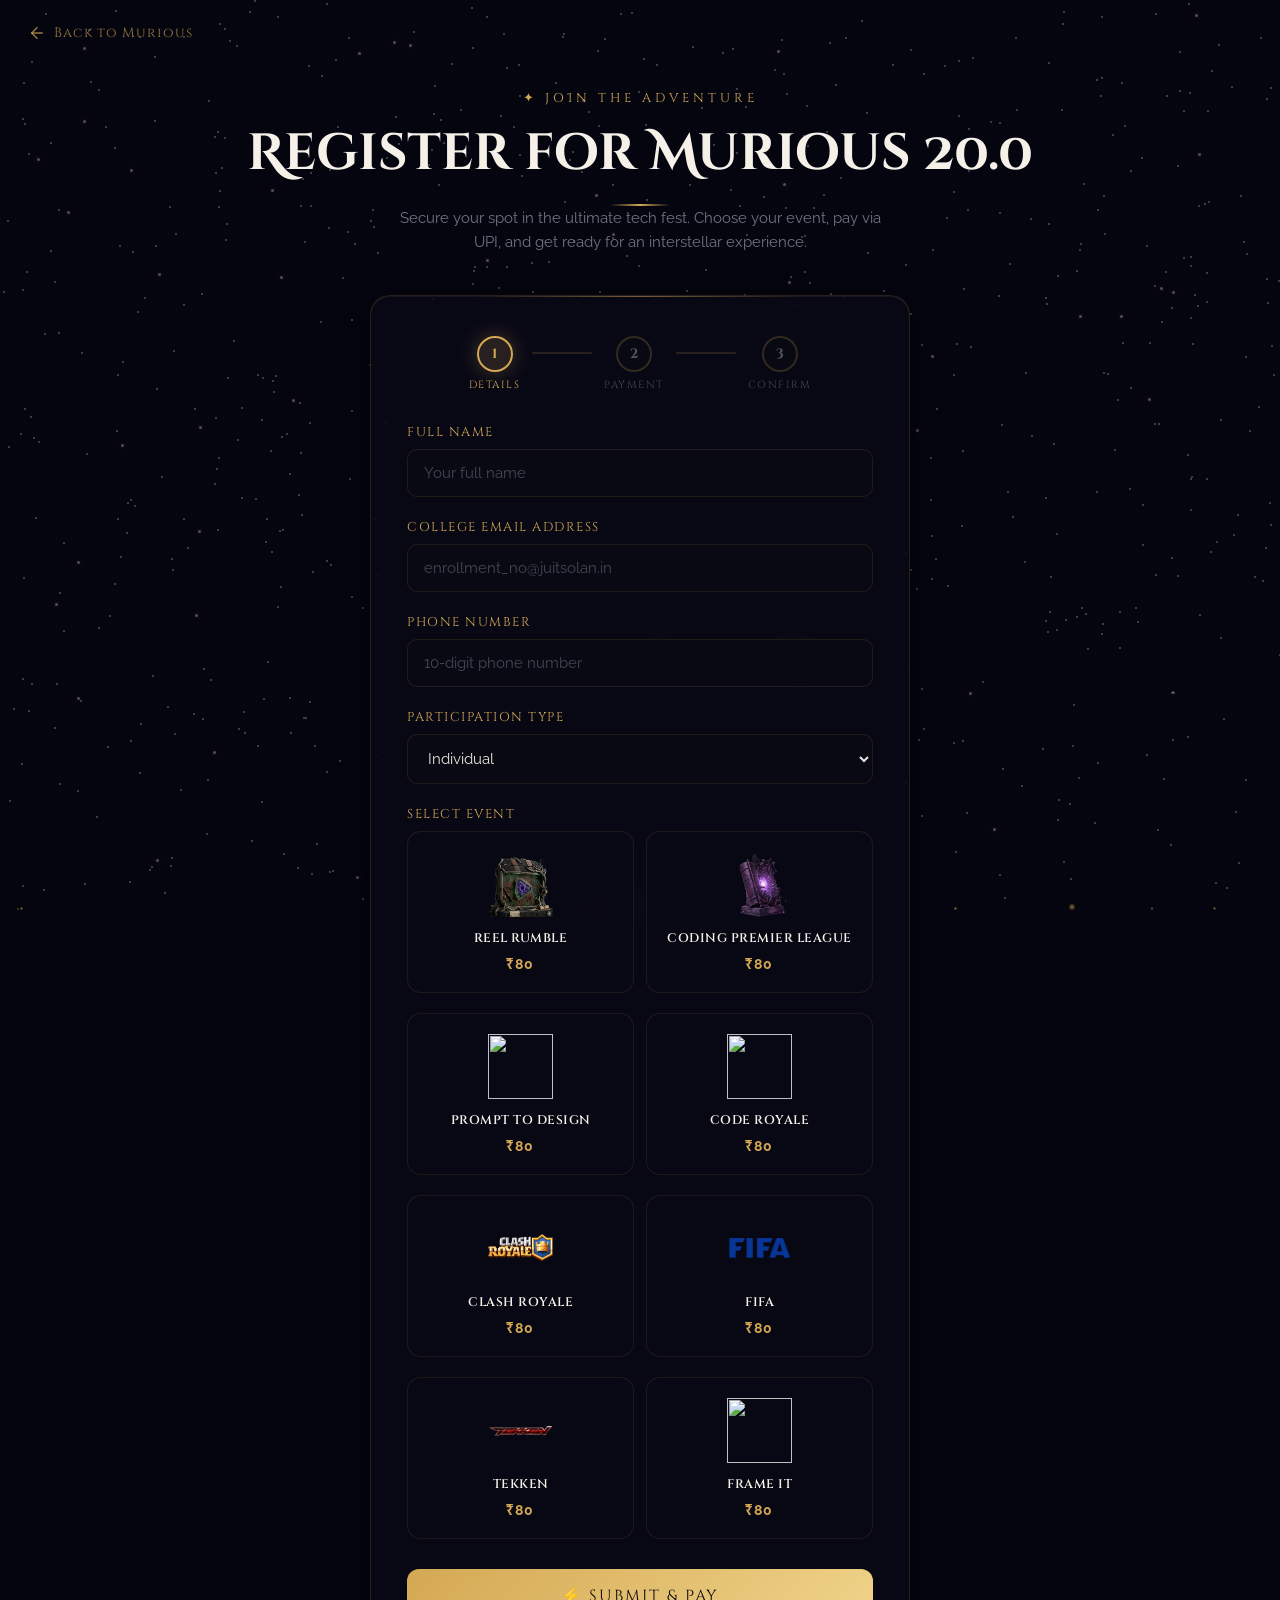
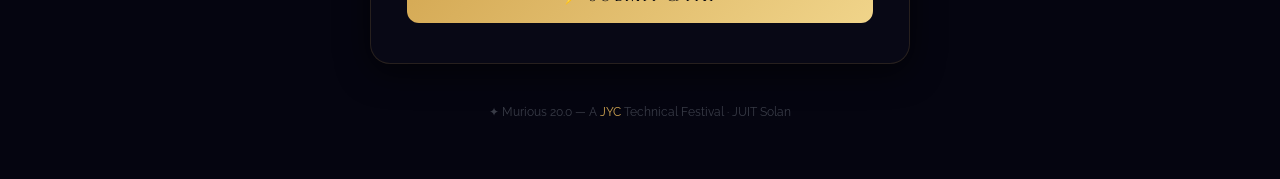
==== commit e9954bd6: "price updated full" ====
--- a/register.html
+++ b/register.html
@@ -195,12 +195,12 @@
               <div class="event-check">✓</div>
             </label>
 
-            <label class="event-card event-individual" data-event="PROMPT TO DESIGN" data-fee="100">
-              <input type="checkbox" name="events" value="PROMPT TO DESIGN" data-fee="100" />
+            <label class="event-card event-individual" data-event="PROMPT TO DESIGN" data-fee="80">
+              <input type="checkbox" name="events" value="PROMPT TO DESIGN" data-fee="80" />
               <div class="event-card-inner">
                 <span class="event-icon"><img src="images/cloud.png" class="event-img" /></span>
                 <span class="event-name">PROMPT TO DESIGN</span>
-                <span class="event-fee">₹100</span>
+                <span class="event-fee">₹80</span>
               </div>
               <div class="event-check">✓</div>
             </label>
@@ -210,17 +210,17 @@
               <div class="event-card-inner">
                 <span class="event-icon"><img src="images/laptop.png" class="event-img" /></span>
                 <span class="event-name">CODE ROYALE</span>
-                <span class="event-fee">₹100</span>
-              </div>
-              <div class="event-check">✓</div>
-            </label>
-
-            <label class="event-card event-individual" data-event="CLASH ROYALE" data-fee="100">
-              <input type="checkbox" name="events" value="CLASH ROYALE" data-fee="100" />
+                <span class="event-fee">₹80</span>
+              </div>
+              <div class="event-check">✓</div>
+            </label>
+
+            <label class="event-card event-individual" data-event="CLASH ROYALE" data-fee="80">
+              <input type="checkbox" name="events" value="CLASH ROYALE" data-fee="80" />
               <div class="event-card-inner">
                 <span class="event-icon"><img src="assets/images/clashroyal.webp" class="event-img" /></span>
                 <span class="event-name">CLASH ROYALE</span>
-                <span class="event-fee">₹100</span>
+                <span class="event-fee">₹80</span>
               </div>
               <div class="event-check">✓</div>
             </label>
@@ -265,7 +265,7 @@
                 </span>
                 <span class="event-name">HACKATHON</span>
                 <span class="event-hint">(3 TO 5 PARTICIPANTS)</span>
-                <span class="event-fee">₹100 / HEAD</span>
+                <span class="event-fee">₹80 / HEAD</span>
               </div>
               <div class="event-check">✓</div>
             </label>
@@ -313,7 +313,7 @@
                 <span class="event-icon"><img src="images/QUIZ.png" class="event-img" /></span>
                 <span class="event-name">TECH TRIVIA</span>
                 <span class="event-hint">(TEAM OF 2 ONLY)</span>
-                <span class="event-fee">₹100 / TEAM</span>
+                <span class="event-fee">₹80 / TEAM</span>
               </div>
               <div class="event-check">✓</div>
             </label>
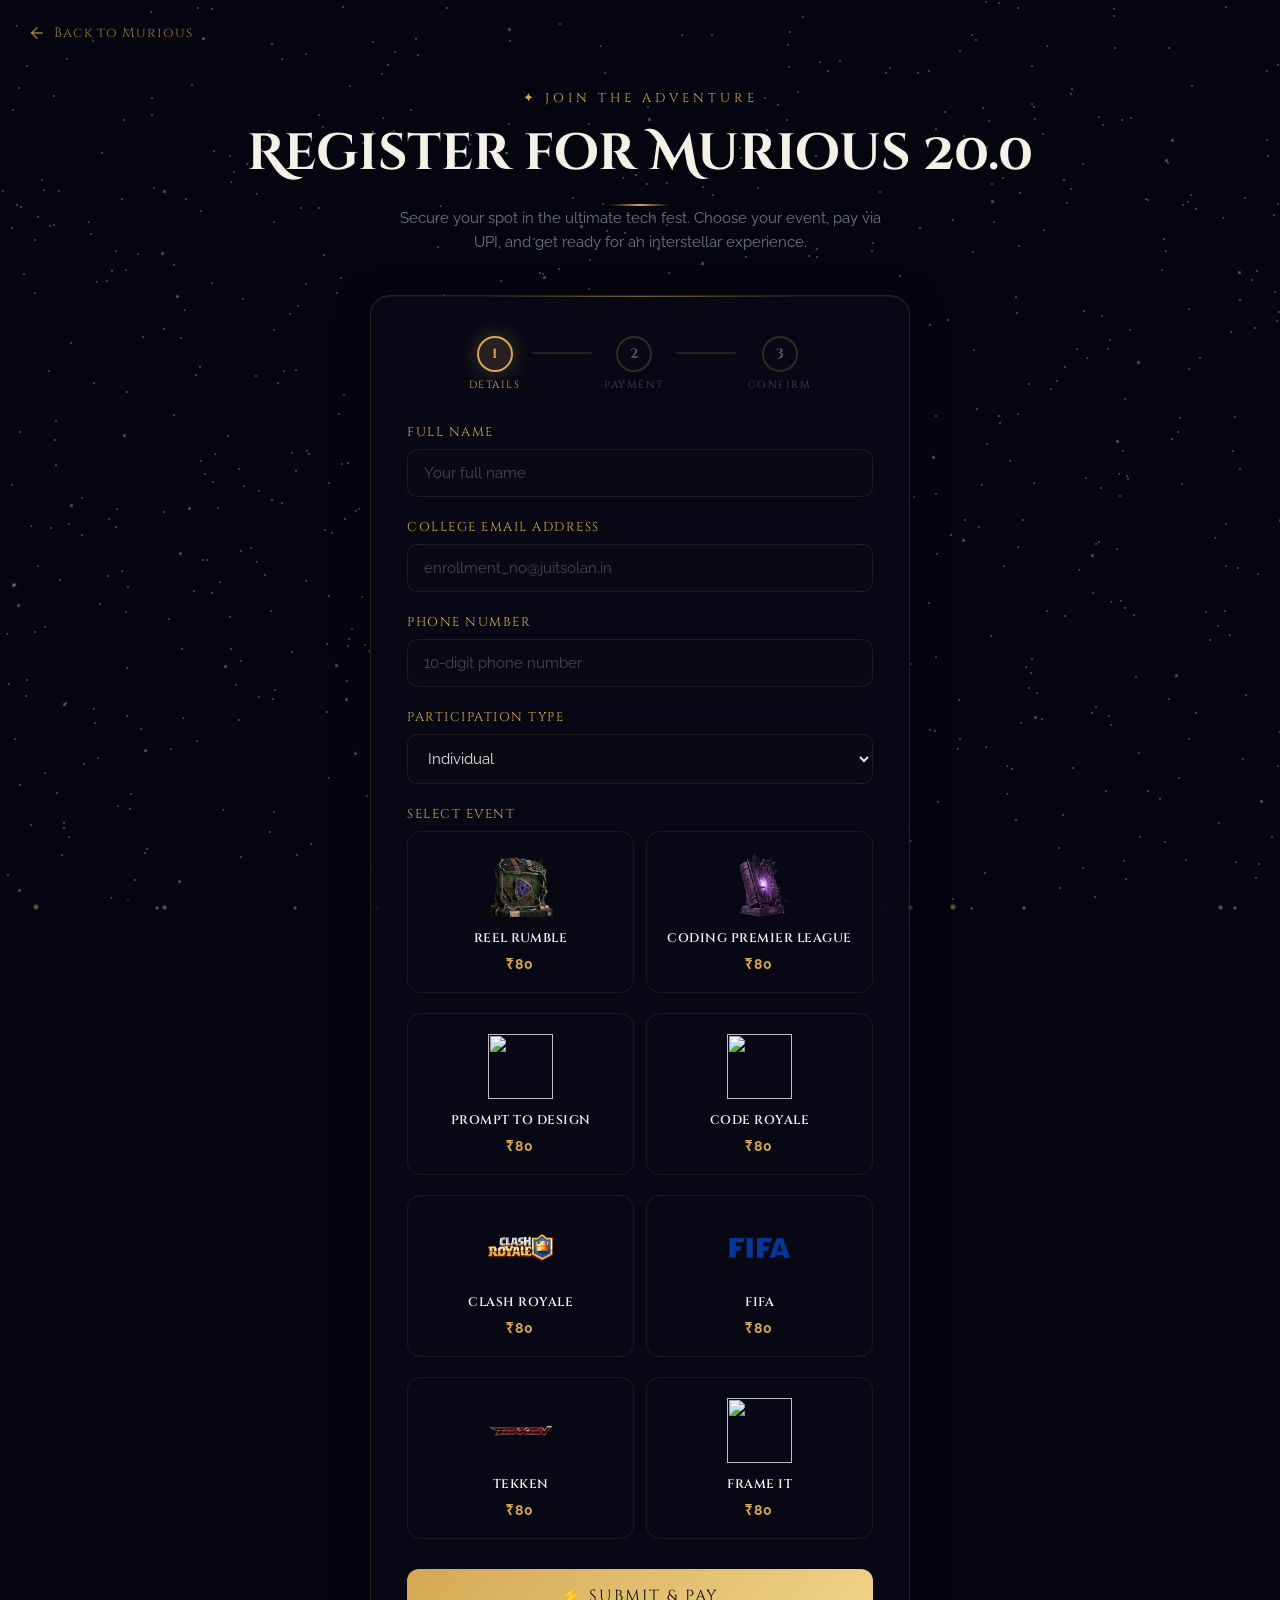
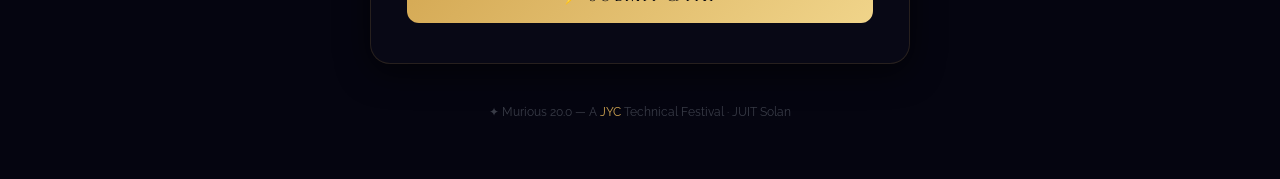
==== commit 03bf9cd5: "updated full" ====
--- a/register.html
+++ b/register.html
@@ -205,8 +205,8 @@
               <div class="event-check">✓</div>
             </label>
 
-            <label class="event-card event-individual" data-event="CODE ROYALE" data-fee="100">
-              <input type="checkbox" name="events" value="CODE ROYALE" data-fee="100" />
+            <label class="event-card event-individual" data-event="CODE ROYALE" data-fee="80">
+              <input type="checkbox" name="events" value="CODE ROYALE" data-fee="80" />
               <div class="event-card-inner">
                 <span class="event-icon"><img src="images/laptop.png" class="event-img" /></span>
                 <span class="event-name">CODE ROYALE</span>
@@ -256,9 +256,9 @@
             </label>
 
             <!-- Team Events -->
-            <label class="event-card event-team" data-event="HACKATHON" data-fee="100" data-min="3" data-max="5"
+            <label class="event-card event-team" data-event="HACKATHON" data-fee="80" data-min="3" data-max="5"
               data-fee-type="per_head" style="grid-column: span 2; display: none;">
-              <input type="checkbox" name="events" value="HACKATHON" data-fee="100" />
+              <input type="checkbox" name="events" value="HACKATHON" data-fee="80" />
               <div class="event-card-inner">
                 <span class="event-icon">
                   <img src="images/hack.webp" class="event-img" />
@@ -306,9 +306,9 @@
               <div class="event-check">✓</div>
             </label>
 
-            <label class="event-card event-team" data-event="TECH TRIVIA" data-fee="100" data-min="2" data-max="2"
+            <label class="event-card event-team" data-event="TECH TRIVIA" data-fee="80" data-min="2" data-max="2"
               data-fee-type="flat" style="display: none;">
-              <input type="checkbox" name="events" value="TECH TRIVIA" data-fee="100" />
+              <input type="checkbox" name="events" value="TECH TRIVIA" data-fee="80" />
               <div class="event-card-inner">
                 <span class="event-icon"><img src="images/QUIZ.png" class="event-img" /></span>
                 <span class="event-name">TECH TRIVIA</span>
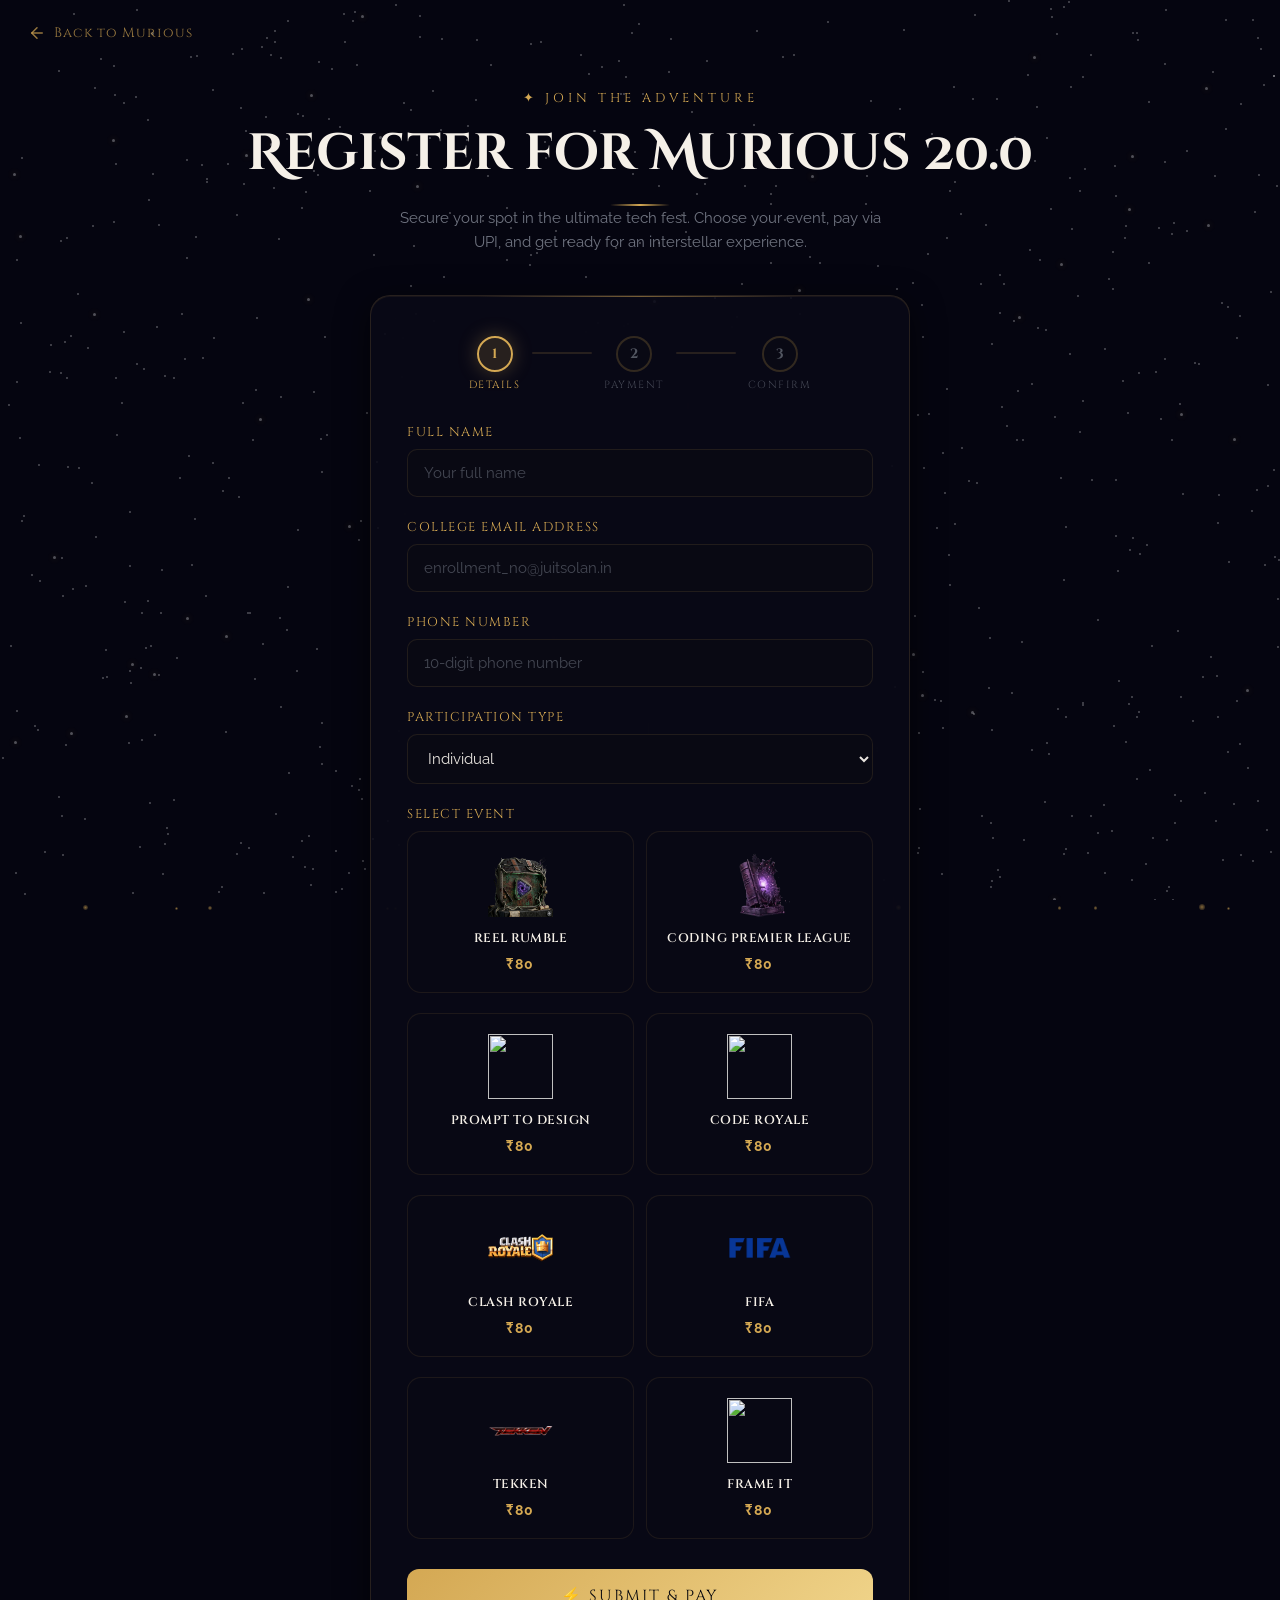
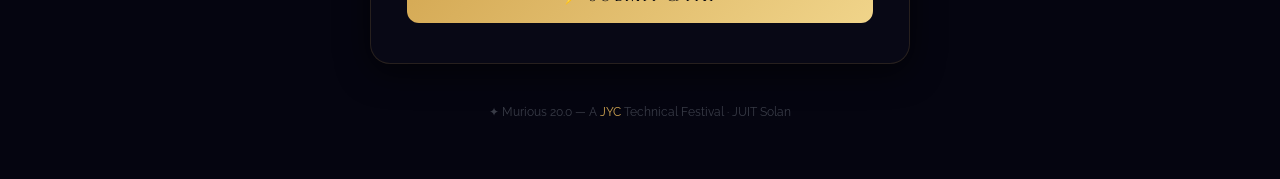
==== commit f223e400: "scanner" ====
--- a/register.html
+++ b/register.html
@@ -351,7 +351,7 @@
 
       <div class="qr-container">
         <div class="qr-glow"></div>
-        <img src="images/Screenshot 2026-03-10 214652.png" alt="UPI QR Code" class="qr-image" id="qrImage" />
+        <img src="images/scanner.jpeg" alt="UPI QR Code" class="qr-image" id="qrImage" />
       </div>
 
       <p class="upi-id-display">
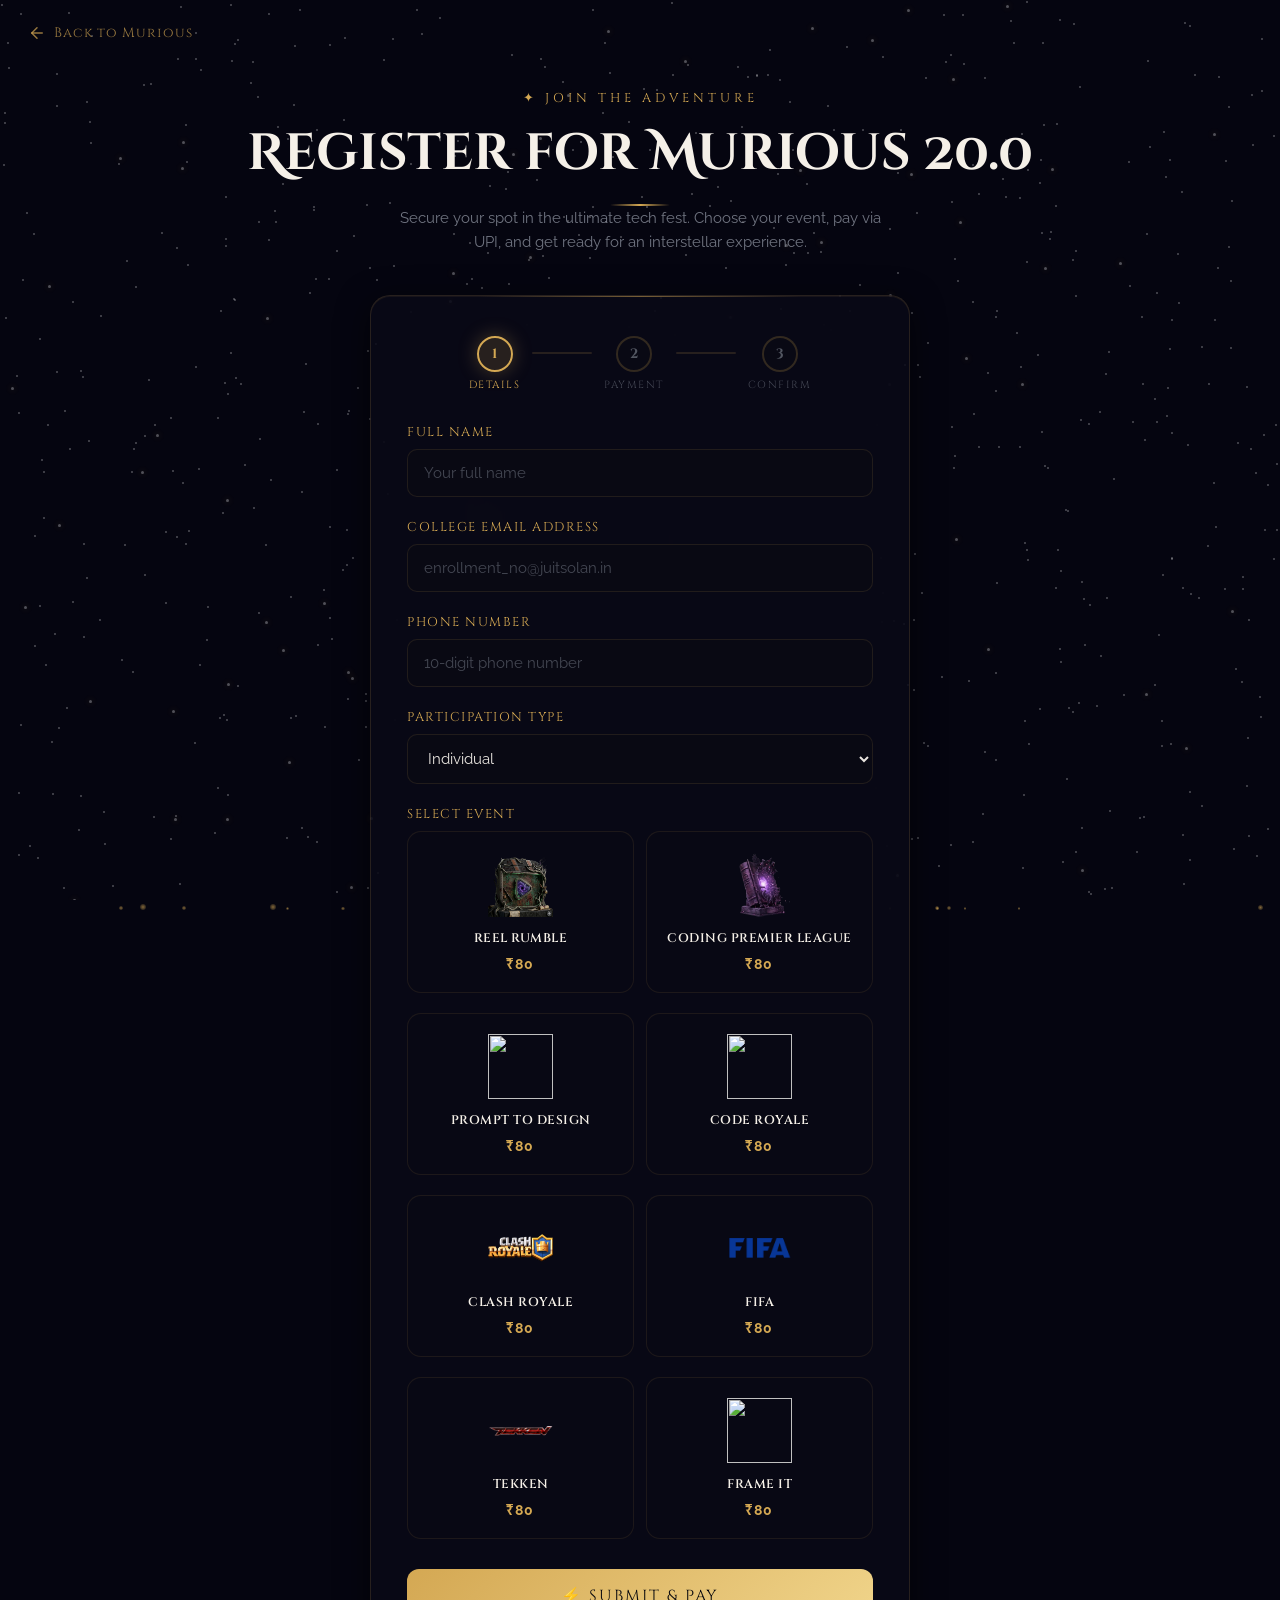
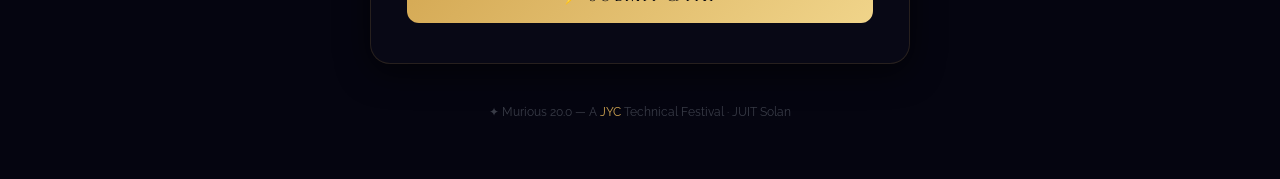
==== commit 145b5f4c: "upi id" ====
--- a/register.html
+++ b/register.html
@@ -356,7 +356,7 @@
 
       <p class="upi-id-display">
         <span class="upi-label">UPI ID:</span>
-        <span class="upi-value">vardaandwivedi8@oksbi</span>
+        <span class="upi-value">9317093242-3@ybl</span>
         <button type="button" class="copy-upi-btn" id="copyUpiBtn" title="Copy UPI ID">
           <svg width="16" height="16" viewBox="0 0 24 24" fill="none" stroke="currentColor" stroke-width="2"
             stroke-linecap="round" stroke-linejoin="round">
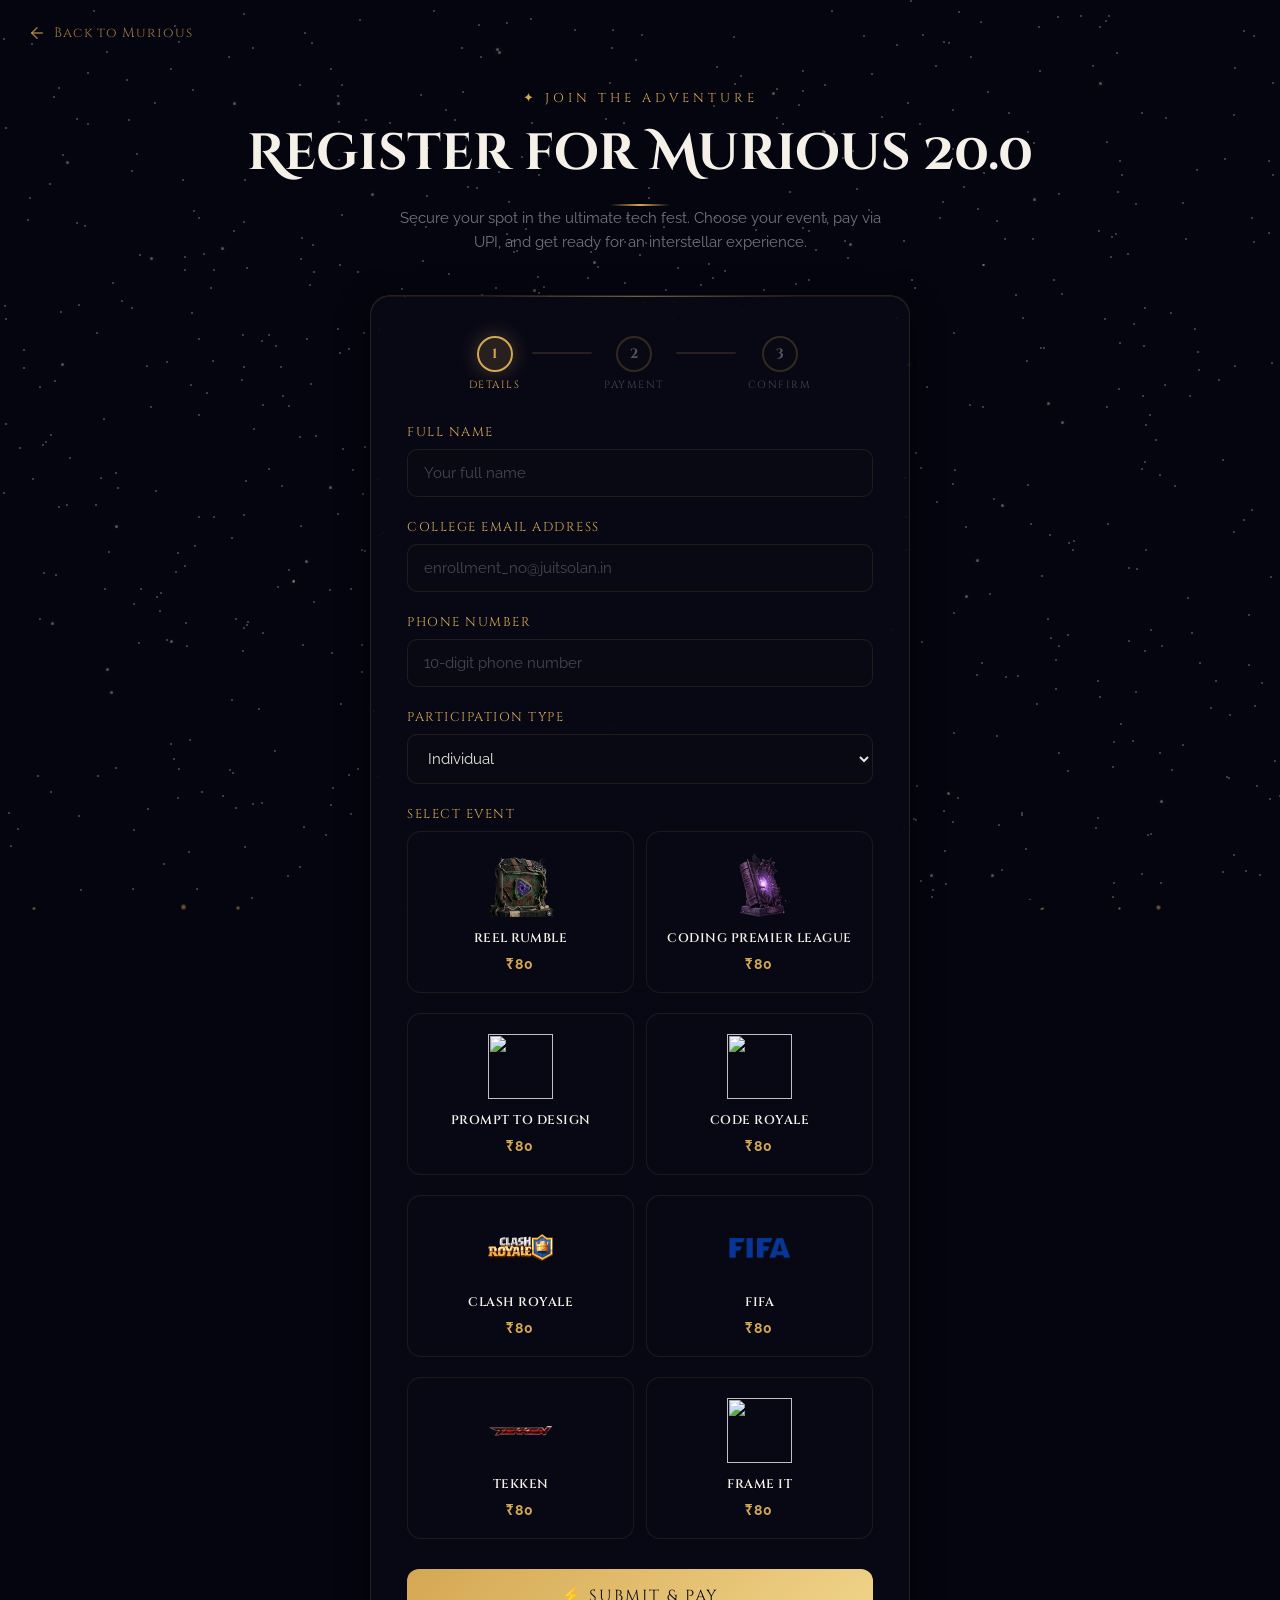
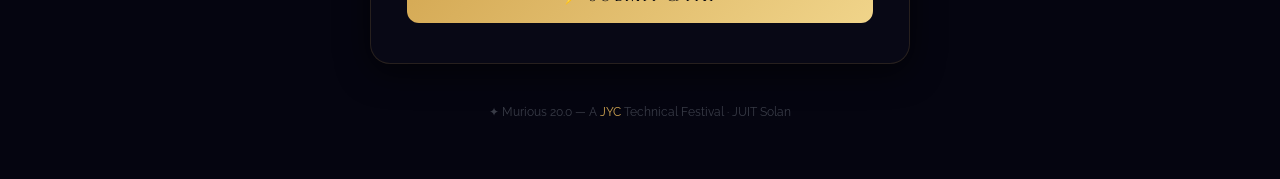
==== commit b783e046: "HACKATHON REMOVED" ====
--- a/register.html
+++ b/register.html
@@ -255,7 +255,7 @@
               <div class="event-check">✓</div>
             </label>
 
-            <!-- Team Events -->
+            <!-- Team Events
             <label class="event-card event-team" data-event="HACKATHON" data-fee="80" data-min="3" data-max="5"
               data-fee-type="per_head" style="grid-column: span 2; display: none;">
               <input type="checkbox" name="events" value="HACKATHON" data-fee="80" />
@@ -268,7 +268,7 @@
                 <span class="event-fee">₹80 / HEAD</span>
               </div>
               <div class="event-check">✓</div>
-            </label>
+            </label> -->
 
             <label class="event-card event-team" data-event="THE TRIWIZARD CONTEST" data-fee="50" data-min="2"
               data-max="4" data-fee-type="per_head" style="display: none;">
